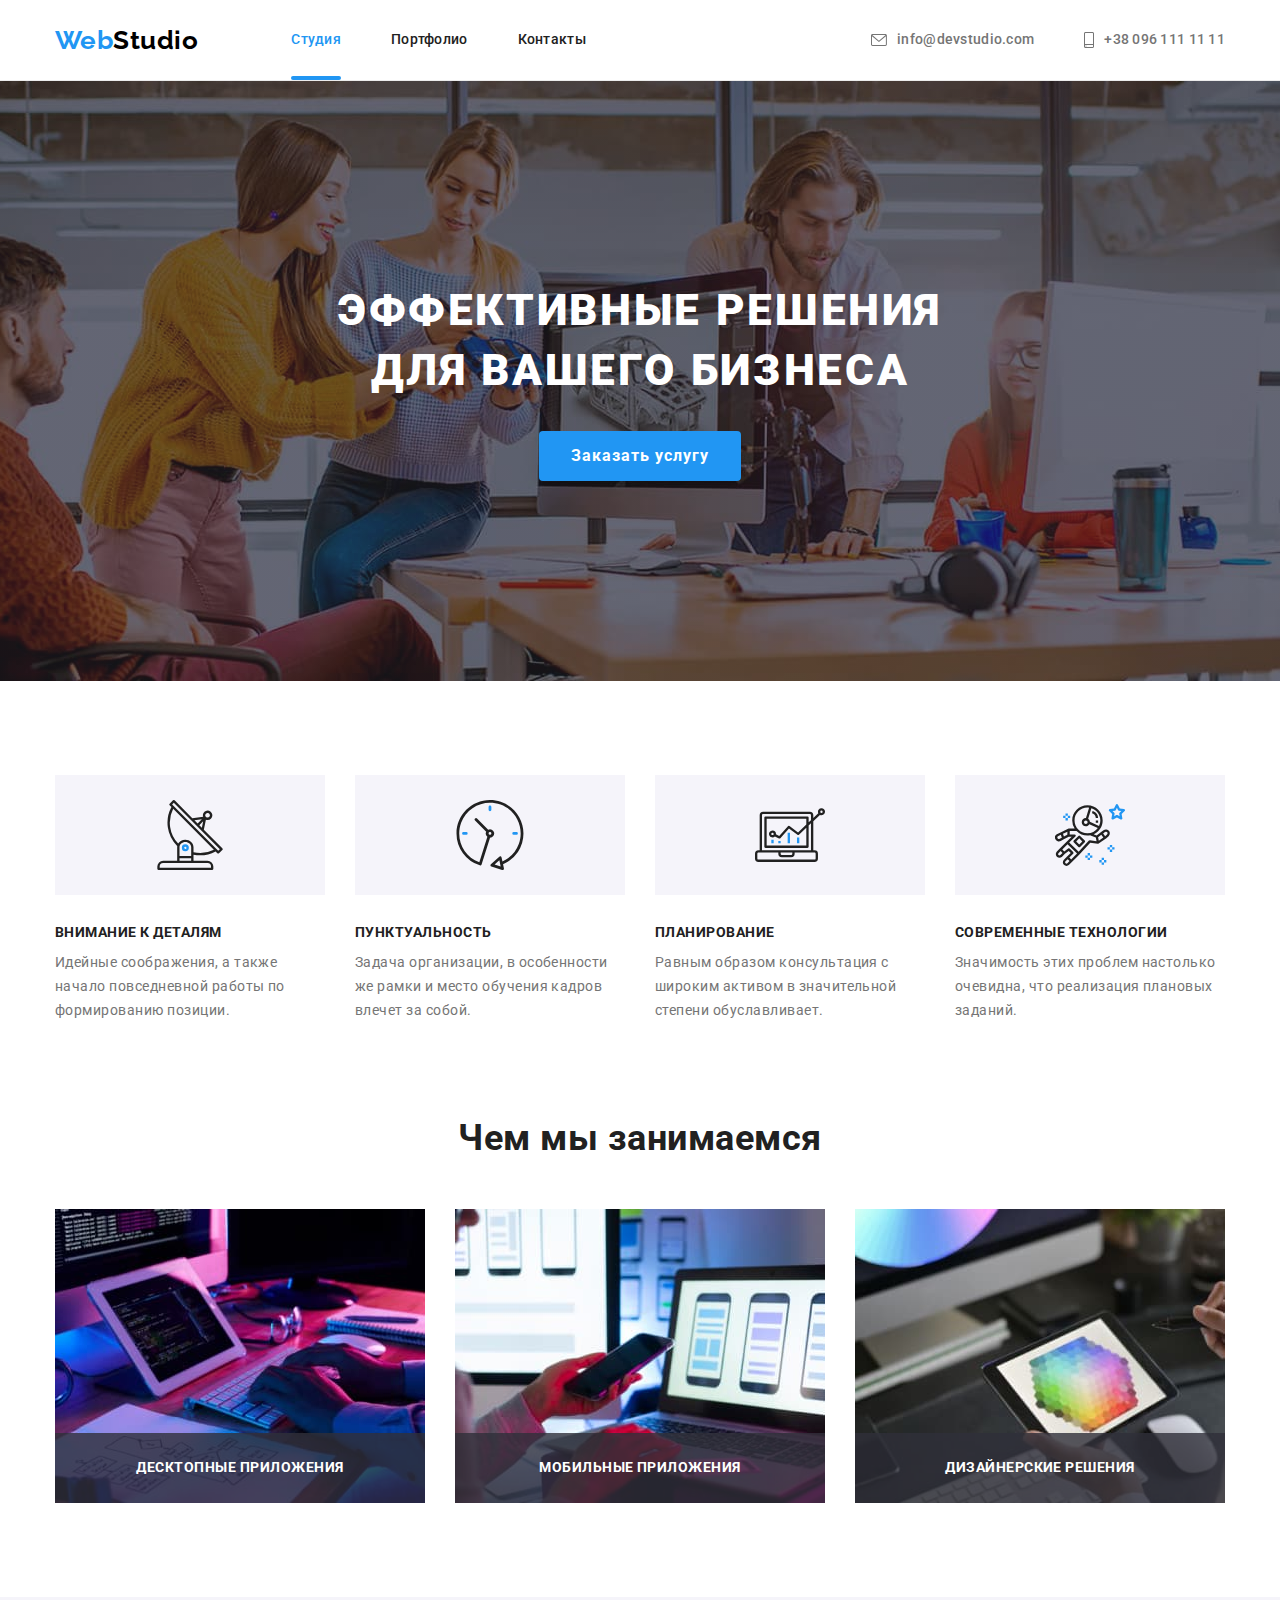
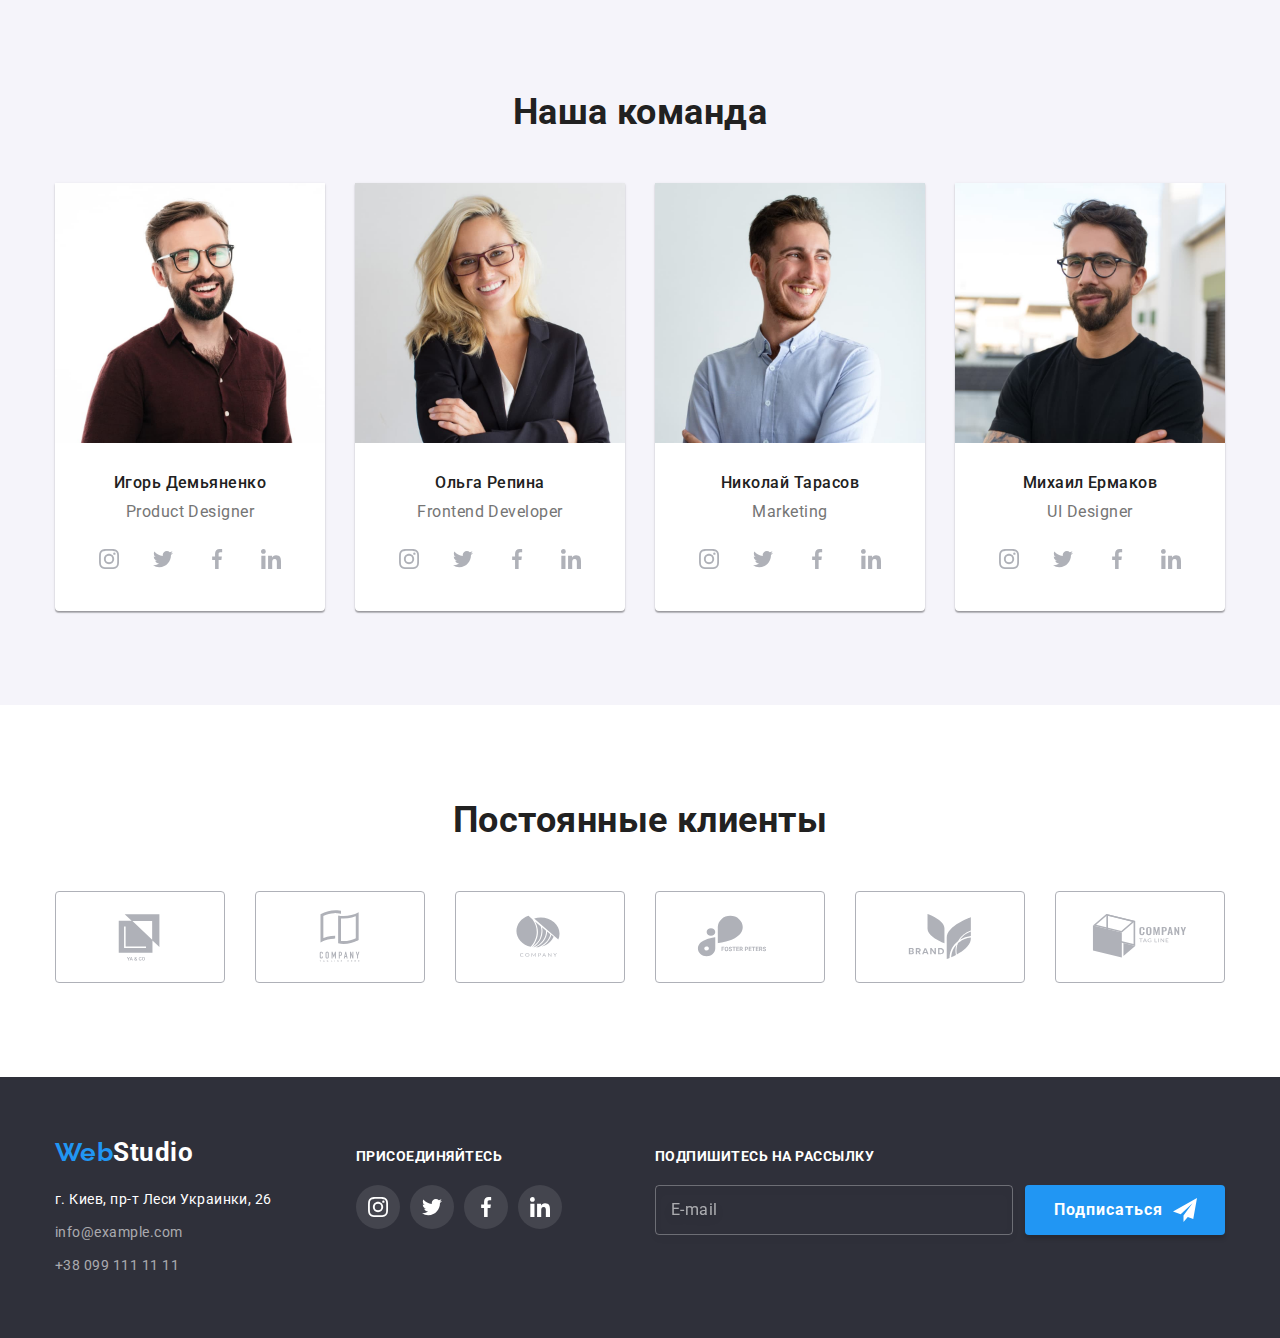
==== index.html @ ecc26e5f "Initial commit" ====
<!DOCTYPE html>
<html lang="ru">
  <head>
    <meta charset="UTF-8" />
    <meta http-equiv="X-UA-Compatible" content="IE=edge" />
    <meta name="viewport" content="width=device-width, initial-scale=1.0" />
    <title>Студия</title>
    <link rel="preconnect" href="https://fonts.googleapis.com" />
    <link rel="preconnect" href="https://fonts.gstatic.com" crossorigin />
    <link
      href="https://fonts.googleapis.com/css2?family=Raleway:wght@700&family=Roboto:wght@400;500;700;900&display=swap"
      rel="stylesheet"
    />
    <link rel="stylesheet" href="https://cdnjs.cloudflare.com/ajax/libs/modern-normalize/1.1.0/modern-normalize.min.css">
    
    <link rel="stylesheet" href="./css/styles.css" />
  </head>
  
  <body>
    <!-- Шапка сайта -->
    <header class="page-header">
      <div class="container header-nav">
      <nav class="header-nav">
        <a class="link-logo" href="./index.html"
          ><span class="accent-logo">Web</span
          ><span class="logo">Studio</span></a>

        <ul class="site-nav list">
          <li class="item"><a class="link-current" href="./index.html">Студия</a></li>
          <li class="item"><a class="link" href="./portfolio.html">Портфолио</a></li>
          <li class="item"><a class="link" href="">Контакты</a></li>
        </ul>
      </nav>

      <ul class="contacts-list list">
        <li class="item">
          <a class="contacts"
          href="mailto:info@devstudio.com"><svg class="icon-mail" width="16" height="12">
            <use href="./images/icons.svg#mail"></use></svg>info@devstudio.com</a>
        </li>
        <li class="item">
          <a class="contacts" href="tel:+380961111111"><svg class="icon-smartphone" width="10" height="16">
            <use href="./images/icons.svg#smartphone"></use></svg> +38 096 111 11 11</a>
        </li>
      </ul>
      </div>
    </header>

    <main>
      <!--Герой-->
      <section class="hero">
        <div class="container-hero">
         <h1 class="page-caption">
          Эффективные решения <br />
          для вашего бизнеса
         </h1>
         <button data-modal-open type="button" class="primary-button">Заказать услугу</button>
        </div>
      </section>
      <!--Наши особенности-->
      <section class="section">
        <div class="container">
        <ul class="feature-list list">
          <li class="item">
            <div class="icon-list">
            <svg class="icons" width="70" height="70">
              <use href="./images/icons.svg#antenna"></use>
            </svg>
            </div>
            <h3 class="page-subtitle">Внимание к деталям</h3>
            <p class="text">
              Идейные соображения, а также начало повседневной работы по
              формированию позиции.
            </p>
          </li>

          <li class="item">
            <div class="icon-list">
              <svg width="70" height="70">
                <use href="./images/icons.svg#clock"></use>
              </svg>
            </div>
            <h3 class="page-subtitle">Пунктуальность</h3>
            <p class="text">
              Задача организации, в особенности же рамки и место обучения кадров
              влечет за собой.
            </p>
            
          </li>

          <li class="item">
            <div class="icon-list">
              <svg width="70" height="70">
                <use href="./images/icons.svg#diagram"></use>
              </svg>
            </div>
            <h3 class="page-subtitle">Планирование</h3>
            <p class="text">
              Равным образом консультация с широким активом в значительной
              степени обуславливает.
            </p>
          </li>

          <li class="item">
          <div class="icon-list">
            <svg width="70" height="70">
              <use href="./images/icons.svg#astronaut"></use>
            </svg>
          </div>
            <h3 class="page-subtitle">Современные технологии</h3>
            <p class="text">
              Значимость этих проблем настолько очевидна, что реализация
              плановых заданий.
            </p>
          </li>
         </ul>
        </div>
      </section>
      <!--Наша сфера деятельности-->
      <section class="section works">
      <div class="container">
        <h2 class="page-subject">Чем мы занимаемся</h2>
        <ul class="works-list list">
          
          <li class="item">
            
            <img class="images"
              src="./images/computer.jpg"
              alt="Работа с компьютером"
              width="370"
              height="294"
            />
            <div class="work-desc">
            <p class="thumb">Десктопные приложения</p>
            </div>
          </li>
          <li class="item">
            <img class="images"
              src="./images/phone.jpg"
              alt="Работа с телефоном"
              width="370"
              height="294"
            />
            <div class="work-desc">
            <p class="thumb">Мобильные приложения</p>
            </div>
          </li>
          <li class="item">
            <img class="images"
              src="./images/mapcase.jpg"
              alt="Работа с планшетом"
              width="370"
              height="294"
            />
            <div class="work-desc">
            <p class="thumb">Дизайнерские решения</p>
            </div>
          </li>
        </ul>
        </div>
      </section>
      <!--Наша команда-->
      <section class="team section">
        <div class="container">
        <h2 class="page-subject">Наша команда</h2>
        <ul class="team-list list">
          <li class="item">
            <img class="photo"
              src="./images/ihor.jpg"
              alt="фото Игоря Демьяненка"
              width="270"
              height="260"
            />
            <div class="team-card">
            <h3 class="section-team">Игорь Демьяненко</h3>
            <p class="aside-team">Product Designer</p>
            
            <ul class="social-link list">
              <li class="item"><a class="socials" href=""><svg class="social-icon" width="20" height="20">
              <use href="./images/icons.svg#instagram"></use>
            </svg></a></li>
              <li class="item"><a class="socials" href=""><svg class="social-icon" width="20" height="20">
              <use href="./images/icons.svg#twitter"></use>
            </svg></a></li>
              <li class="item"><a class="socials" href=""><svg class="social-icon" width="20" height="20">
              <use href="./images/icons.svg#facebook"></use>
            </svg></a></li>
              <li class="item"><a class="socials" href=""><svg class="social-icon" width="20" height="20">
              <use href="./images/icons.svg#linkedin"></use>
            </svg></a></li>
            </ul>
            </div>  
          </li>

          <li class="item">
             <img class="photo"
              src="./images/olga.jpg"
              alt="фото Ольги Репиной"
              width="270"
              height="260"
            />
            <div class="team-card">
            <h3 class="section-team">Ольга Репина</h3>
            <p class="aside-team">Frontend Developer</p>
            
            <ul class="social-link list">
              <li class="item"><a class="socials" href=""> <svg class="social-icon" width="20" height="20">
                    <use href="./images/icons.svg#instagram"></use>
                  </svg></a></li>
              <li class="item"><a class="socials" href=""> <svg class="social-icon" width="20" height="20">
                    <use href="./images/icons.svg#twitter"></use>
                  </svg></a></li>
              <li class="item"><a class="socials" href=""> <svg class="social-icon" width="20" height="20">
                    <use href="./images/icons.svg#facebook"></use>
                  </svg></a></li>
              <li class="item"><a class="socials" href=""> <svg class="social-icon" width="20" height="20">
                    <use href="./images/icons.svg#linkedin"></use>
                  </svg></a></li>
            </ul>
            </div>
          </li>

          <li class="item">
            <img class="photo"
              src="./images/nikolay.jpg"
              alt="фото Николая Тарасова"
              width="270"
              height="260"
            />
            <div class="team-card">
            <h3 class="section-team">Николай Тарасов</h3>
            <p class="aside-team">Marketing</p>
            
            <ul class="social-link list">
              <li class="item"><a class="socials" href=""> <svg class="social-icon" width="20" height="20">
                    <use href="./images/icons.svg#instagram"></use>
                  </svg></a></li>
              <li class="item"><a class="socials" href=""> <svg class="social-icon" width="20" height="20">
                    <use href="./images/icons.svg#twitter"></use>
                  </svg></a></li>
              <li class="item"><a class="socials" href=""> <svg class="social-icon" width="20" height="20">
                    <use href="./images/icons.svg#facebook"></use>
                  </svg></a></li>
              <li class="item"><a class="socials" href=""> <svg class="social-icon" width="20" height="20">
                    <use href="./images/icons.svg#linkedin"></use>
                  </svg></a></li>
            </ul>
            </div>
          </li>

          <li class="item">
            <img class="photo"
              src="./images/michael.jpg"
              alt="фото Михаила Ермакова"
              width="270"
              height="260"
            />
            <div class="team-card">
            <h3 class="section-team">Михаил Ермаков</h3>
            <p class="aside-team">UI Designer</p>
            
              <ul class="social-link list">
              <li class="item"><a class="socials" href=""><svg class="social-icon" width="20" height="20">
              <use href="./images/icons.svg#instagram"></use>
            </svg></a></li>
              <li class="item"><a class="socials" href=""><svg class="social-icon" width="20" height="20">
              <use href="./images/icons.svg#twitter"></use>
            </svg></a></li>
              <li class="item"><a class="socials" href=""><svg class="social-icon" width="20" height="20">
              <use href="./images/icons.svg#facebook"></use>
            </svg></a></li>
              <li class="item"><a class="socials" href=""><svg class="social-icon" width="20" height="20">
              <use href="./images/icons.svg#linkedin"></use>
            </svg></a></li>
            </ul>
            </div>
          </li>
        </ul>
        </div>
      </section>
      <section class="section">
        <div class="container">
        <h2 class="page-subject">Постоянные клиенты</h2>
        <ul class="clients list">
          <li class="clients-item"><a class="client-link" href=""><svg class="client-logo" width="106" height="60">
              <use href="./images/icons.svg#company-1"></use>
            </svg></a></li>
          <li class="clients-item"><a class="client-link" href=""><svg class="client-logo" width="106" height="60">
              <use href="./images/icons.svg#company-2"></use>
            </svg></a></li>
          <li class="clients-item"><a class="client-link" href=""><svg class="client-logo" width="106" height="60">
              <use href="./images/icons.svg#company-3"></use>
            </svg></a></li>
          <li class="clients-item"><a class="client-link" href=""><svg class="client-logo" width="106" height="60">
              <use href="./images/icons.svg#company-4"></use>
            </svg></a></li>
          <li class="clients-item"><a class="client-link" href=""><svg class="client-logo" width="106" height="60">
              <use href="./images/icons.svg#company-5"></use>
            </svg></a></li>
          <li class="clients-item"><a class="client-link" href=""><svg class="client-logo" width="106" height="60">
              <use href="./images/icons.svg#company-6"></use>
            </svg></a></li>
        </ul>
        </div>
      </section>
    </main>

    <!--Футер-->
    <footer class="footer">
      <div class="footer-list container">
      <div>
      <a class="link-logo logotype" href="./index.html"
        ><span class="accent-logo">Web</span
        ><span class="footer-logo">Studio</span></a>

      <address class="location">
        <p class="address">г. Киев, пр-т Леси Украинки, 26</p>
        <ul class="footer-item list">
          <li class="item">
            <a class="footer-contacts" href="mailto:info@example.com"
              >info@example.com</a>
          </li>
          <li class="item">
            <a class="footer-contacts" href="tel:+380991111111"
              >+38 099 111 11 11</a>
          </li>
        </ul>
      </address>
    </div>
    <div>
      <h3 class="page-subtitle more">Присоединяйтесь</h3>
      <ul class="socials-footer list">
        <li class="item"><a class="icon-link" href=""><svg class="icon" width="20" height="20">
              <use href="./images/icons.svg#instagram"></use>
            </svg></a></li>
        <li class="item"><a class="icon-link" href=""><svg class="icon" width="20" height="20">
              <use href="./images/icons.svg#twitter"></use>
            </svg></a></li>
        <li class="item"><a class="icon-link" href=""><svg class="icon" width="20" height="20">
              <use href="./images/icons.svg#facebook"></use>
            </svg></a></li>
        <li class="item"><a class="icon-link" href=""><svg class="icon" width="20" height="20">
              <use href="./images/icons.svg#linkedin"></use>
            </svg></a></li>
      </ul>
      </div>
      <div>
        <h3 class="page-subtitle more">Подпишитесь на рассылку</h3>
        <form class="subscribe-form">
          <input class="subscribe-input" type="email" name="email" id="mail" placeholder="E-mail">
          <button class="btn-subscribe" type="submit">Подписаться<svg class="icon-send" width="24" height="24">
            <use href="./images/icons.svg#send"></use>
          </svg></button>
        </form>
      </div>

      </div>
    </footer>
<!-- Модальное окно -->
    <div class="backdrop is-hidden" data-modal>
      <div class="modal">
        <button data-modal-close type="button" class="btn-close"><svg class="icon-close" width="18" height="18"> 
          <use href="./images/icons.svg#close"></use>
        </svg>
      </button>

      <h2 class="modal-title">Оставьте свои данные, мы вам перезвоним</h2>
      <form class="form">
        <p class="form-field">
          <label for="name" class="form-label">Имя</label>
          <input type="text" class="form-input" name="name" id="name">
          <svg class="icon-modal" width="18" height="18">
            <use href="./images/icons.svg#person"></use>
          </svg>
        </p>
        <p class="form-field">
          <label for="tel" class="form-label">Телефон</label>
          <input type="tel" class="form-input" name="tel" id="tel">
          <svg class="icon-modal" width="18" height="18">
            <use href="./images/icons.svg#phone"></use>
          </svg>
        </p>
        <p class="form-field">
          <label for="email" class="form-label">Почта</label>
          <input type="email" class="form-input" name="email" id="email">
          <svg class="icon-modal" width="18" height="18">
            <use href="./images/icons.svg#email"></use>
          </svg>
        </p>
        <p class="form-field">
          <label for="comment" class="form-label">Комментарий</label>
          <textarea class="comment" name="comment" id="comment" rows="5" placeholder="Введите текст"></textarea>
        </p>

        <p class="form-check">
          <label class="label-check">
          <input class="checkbox" type="checkbox" name="check" id="check">
          <span class="check-bgc"></span>
          <span>Соглашаюсь с рассылкой и принимаю</span>
          <a class="link-contract" href="">Условия договора</a>
          <svg class="icon-check" width="16" height="15">
            <use href="./images/icons.svg#check"></use>
          </svg>
          </label>
        </p>
      <button class="btn-send" type="submit">Отправить</button>
      </form>
      </div>
      </div>
      
    <script src="./js/modal.js"></script>
  </body>
</html>
---- css/styles.css ----
:root {
  /* Цвета макета */
  --primary-text-color: #757575;
  --accent-color: #2196f3;
  --logo-color: #000000;
  --secondary-color: #212121;
  --primary-white-color: #ffffff;
  --contacts-color: rgba(255, 255, 255, 0.6);
  --bgc-btn: #188ce8;
  --color-bg-btn-section: #f5f4fa;
  --color-bg: #2f303a;
  --color-border-header: #ececec;
  --portfolio-card-border: #eeeeee;
  --gradient-hero: rgba(47, 48, 58, 0.4);
  --bgc-hero: #c4c4c4;
  --color-icons: #afb1b8;
  --bgc-footer-icon: rgba(255, 255, 255, 0.1);
  --works-list-overlay: rgba(47, 48, 58, 0.8);
  --backdrop: rgba(0, 0, 0, 0.2);
  --portfolio-overlay: rgba(33, 150, 243, 0.9);
  --cubic: cubic-bezier(0.4, 0, 0.2, 1);
  --btn-border: rgba(0, 0, 0, 0.1);
  --color-placeholder: rgba(117, 117, 117, 0.5);
  /* Шрифты макета */
  --primary-font: Roboto, sans-serif;
  --secondary-font: Raleway, sans-serif;
}

body {
  background-color: var(--primary-white-color);
  color: var(--primary-text-color);
  font-family: var(--primary-font);
  letter-spacing: 0.03em;
}

.list {
  padding: 0;
  margin: 0;

  list-style: none;
}

h1,
h2,
h3,
h4,
h5,
h6,
p,
ul {
  margin-top: 0;
}

.container {
  width: 1200px;
  padding-left: 15px;
  padding-right: 15px;

  margin-left: auto;
  margin-right: auto;
}

.header-nav {
  display: flex;
  align-items: center;
}

.section {
  padding-top: 94px;
  padding-bottom: 94px;
}
/* рамка для шапки страницы */
.page-header {
  border-bottom: 1px solid var(--color-border-header);
}

/* Логотип в шапке */
.accent-logo,
.logo {
  color: var(--accent-color);
  font-family: var(--secondary-font);
  font-weight: 700;
  font-size: 26px;
  line-height: 1.19;

  transition: color 250ms var(--cubic);
}

.accent-logo:hover,
.accent-logo:focus {
  color: var(--logo-color);
}

.logo {
  color: var(--logo-color);
}

.logo:hover,
.logo:focus {
  color: var(--accent-color);
}

.link-logo,
.link {
  text-decoration: none;
}

/* Навигация сайта */
.site-nav {
  display: flex;
  margin-left: 93px;
}

.site-nav .item:not(:last-child) {
  margin-right: 50px;
}

.site-nav .link,
.site-nav .link-current {
  display: block;
  padding-top: 32px;
  padding-bottom: 32px;

  transition: color 250ms var(--cubic);
}

.site-nav .link,
.site-nav .link-current,
.contacts {
  color: var(--secondary-color);

  font-weight: 500;
  font-size: 14px;
  line-height: 1.14;
  letter-spacing: 0.02em;
  text-decoration: none;
}

.site-nav .link:hover,
.site-nav .link:focus {
  color: var(--accent-color);
}

.site-nav .link-current {
  color: var(--accent-color);
}

.site-nav .link-current:hover,
.site-nav .link-current:focus {
  color: var(--secondary-color);
}

.link-current {
  position: relative;
}
.link-current::after {
  content: '';
  position: absolute;
  left: 0;
  bottom: 0;

  width: 100%;
  height: 4px;
  background-color: var(--accent-color);
  border-radius: 2px;
}

/* Контакты */
.contacts-list {
  display: flex;
  margin-left: auto;
}

.contacts-list .item:not(:last-child) {
  margin-right: 50px;
}

.contacts {
  display: flex;
  align-items: center;
  padding-top: 32px;
  padding-bottom: 32px;

  color: var(--primary-text-color);

  transition: color 250ms var(--cubic);
}

.contacts:hover,
.contacts:focus {
  color: var(--accent-color);
  fill: var(--accent-color);
}

.icon-mail,
.icon-smartphone {
  margin-right: 10px;
  fill: currentColor;
}

/* Герой */

.hero {
  max-width: 1600px;
  height: 600px;
  margin-left: auto;
  margin-right: auto;
  background-image: linear-gradient(
      to right,
      var(--gradient-hero),
      var(--gradient-hero)
    ),
    url('../images/hero.jpg');
  background-repeat: no-repeat;
  background-position: center;
  background-size: cover;

  padding-top: 200px;
  padding-bottom: 200px;
  text-align: center;
  background-color: var(--bgc-hero);
}

.page-caption {
  margin-bottom: 30px;

  color: var(--primary-white-color);
  font-weight: 900;
  font-size: 44px;
  line-height: 1.36;
  text-align: center;
  letter-spacing: 0.06em;
  text-transform: uppercase;
}

/* Кнопки*/
.primary-button,
.btn-subscribe,
.btn-send {
  display: inline-block;
  min-width: 200px;
  border: 0;
  padding: 10px 32px;
  box-shadow: 0px 4px 4px rgba(0, 0, 0, 0.15);
  border-radius: 4px;
  color: var(--primary-white-color);

  font-family: var(--primary-font);
  font-weight: 700;
  font-size: 16px;
  line-height: 1.88;
  letter-spacing: 0.06em;
  background-color: var(--accent-color);
  cursor: pointer;

  transition: background-color 250ms var(--cubic);
}

.primary-button:hover,
.primary-button:focus,
.btn-subscribe:hover,
.btn-subscribe:focus,
.btn-send:hover,
.btn-send:focus {
  background-color: var(--bgc-btn);
}

.btn-subscribe,
.btn-send {
  display: flex;
  align-items: center;
  justify-content: center;

  padding: 10px 28px 10px 29px;
}

.btn-send {
  padding: 10px 55px 10px 56px;
  margin-right: auto;
  margin-left: auto;
}

.icon-send {
  margin-left: 10px;
}
/* Модальное окно */
.backdrop {
  position: fixed;
  top: 0;
  left: 0;
  width: 100%;
  height: 100%;
  background-color: var(--backdrop);
  opacity: 1;

  transition: opacity 250ms var(--cubic);
}

.backdrop.is-hidden {
  opacity: 0;
  pointer-events: none;
  visibility: hidden;
  transition: opacity 250ms var(--cubic);
}

.backdrop.is-hidden .modal {
  transform: translate(-50%, -50%) scale(0.5);
}

.modal {
  position: absolute;
  top: 50%;
  left: 50%;
  padding: 40px;
  min-width: 528px;
  min-height: 581px;
  background-color: var(--primary-white-color);
  box-shadow: 0px 1px 3px rgba(0, 0, 0, 0.12), 0px 1px 1px rgba(0, 0, 0, 0.14),
    0px 2px 1px rgba(0, 0, 0, 0.2);
  border-radius: 4px;

  visibility: visible;
  transform: translate(-50%, -50%) scale(1);
  transition: transform 250ms var(--cubic);
}

.btn-close {
  position: absolute;
  top: 8px;
  right: 8px;
  display: flex;
  background-color: var(--primary-white-color);
  padding: 5px;
  border: 1px solid var(--btn-border);
  border-radius: 50%;
  cursor: pointer;
  fill: var(--logo-color);
  transition: fill 250ms var(--cubic);
}
.btn-close:hover,
.btn-close:focus {
  fill: var(--accent-color);
}
/* Форма в модальном  окне */

.modal-title {
  margin-bottom: 12px;
  font-weight: 700;
  font-size: 20px;
  line-height: 1.15;
  text-align: center;
  color: var(--secondary-color);
}
.form {
  width: 448px;
  margin-left: auto;
  margin-right: auto;
}
.form-input,
.comment {
  padding: 10px 11px 10px 41px;
  border: 1px solid rgba(33, 33, 33, 0.2);
  border-radius: 4px;
  outline: none;

  transition: border-color 250ms var(--cubic);
}
.comment {
  resize: none;
  padding: 12px 16px;
}

.comment::placeholder {
  font-size: 12px;
  line-height: 1.17;
  letter-spacing: 0.01em;
  color: var(--color-placeholder);
}

.form-field {
  position: relative;
  display: flex;
  flex-direction: column;
  margin-bottom: 10px;
}

.form .form-field:nth-child(4) {
  margin-bottom: 20px;
}
.icon-modal {
  position: absolute;
  top: 50%;
  left: 12px;
  fill: var(--secondary-color);
  transition: fill 250ms var(--cubic);
}

.form-input:focus ~ .icon-modal {
  fill: var(--accent-color);
}

.form-input:focus,
.comment:focus {
  border-color: var(--accent-color);
}
.form-label {
  margin-bottom: 4px;
  font-size: 12px;
  line-height: 1.17;
  letter-spacing: 0.01em;
}

.form-check {
  margin-bottom: 30px;
  font-size: 14px;
  line-height: 1.71;
}
.link-contract {
  color: var(--accent-color);
  margin-left: 4px;
}

/* Оформление чекбокса */
.checkbox {
  width: 1px;
  height: 1px;
  margin: -1px;
  border: 0;
  padding: 0;
  clip: rect(0 0 0 0);
  overflow: hidden;
}

.check-bgc {
  display: inline-block;
  width: 16px;
  height: 15px;
  margin-right: 7px;
  border: 2px solid var(--secondary-color);
  border-radius: 2px;
  transition: background-color 250ms var(--cubic);
}
.label-check {
  position: relative;
  display: flex;
  align-items: center;
  justify-content: center;
  cursor: pointer;
}
.icon-check {
  position: absolute;
  top: 4px;
  left: 10px;
  visibility: hidden;
}

.checkbox:checked + .check-bgc {
  border-color: var(--accent-color);
  background-color: var(--accent-color);
  border-radius: 2px;
}

.checkbox:checked ~ .icon-check {
  visibility: visible;
}
/* Наши особенности */
.feature-list {
  display: flex;
}
.feature-list > .item {
  width: 270px;
}
.icon-list {
  display: flex;
  align-items: center;
  justify-content: center;
  width: 270px;
  height: 120px;

  background-color: var(--color-bg-btn-section);
  margin-bottom: 30px;
}
.feature-list .item:not(:last-child) {
  margin-right: 30px;
}

.page-subtitle,
.thumb {
  margin-bottom: 10px;

  color: var(--secondary-color);
  font-weight: 700;
  font-size: 14px;
  line-height: 1.14;
  text-transform: uppercase;
}

.text {
  margin-top: 0;
  margin-bottom: 0;

  font-size: 14px;
  line-height: 1.71;
}

/* Наша сфера деятельности */
.works {
  padding-top: 0;
}

.works-list {
  display: flex;
}

.works-list .item:not(:last-child) {
  margin-right: 30px;
}

.images {
  display: block;
  width: 100%;
}

.page-subject {
  margin-bottom: 50px;

  color: var(--secondary-color);

  font-weight: 700;
  font-size: 36px;
  line-height: 1.17;
  text-align: center;
}

.works-list > .item {
  position: relative;
}
.work-desc {
  display: inline-block;
  content: '';
  position: absolute;
  bottom: 0;
  left: 0;
  width: 100%;
  min-height: 70px;
  background-color: var(--works-list-overlay);
}

.thumb {
  position: absolute;
  bottom: 27px;
  left: 0;
  right: 0;
  margin-bottom: 0;
  color: var(--primary-white-color);
  text-align: center;
}
/* Наша команда */
.team-list {
  display: flex;
}
.team-list > .item {
  box-shadow: 0px 1px 3px rgba(0, 0, 0, 0.12), 0px 1px 1px rgba(0, 0, 0, 0.14),
    0px 2px 1px rgba(0, 0, 0, 0.2);
  border-radius: 0px 0px 4px 4px;
  background-color: var(--primary-white-color);
}

.team-list .item:not(:last-child) {
  margin-right: 30px;
}

.photo {
  display: block;
  width: 100%;
}

.team {
  background-color: var(--color-bg-btn-section);
}

.section-team {
  margin-bottom: 10px;
  color: var(--secondary-color);

  font-weight: 500;
  font-size: 16px;
  line-height: 1.19;
  text-align: center;
}

.aside-team {
  font-size: 16px;
  line-height: 1.19;
  text-align: center;
}

.team-card {
  padding-top: 30px;
  padding-bottom: 30px;
}

.social-link {
  display: flex;
  align-items: center;
  justify-content: center;
}

.social-link .item:not(:last-child) {
  margin-right: 10px;
}

.socials {
  display: flex;
  align-items: center;
  justify-content: center;
  width: 44px;
  height: 44px;
  border-radius: 50%;
  background-color: var(--primary-white-color);
  color: var(--color-icons);

  transition: color 250ms var(--cubic), background-color 250ms var(--cubic);
}

.socials:hover,
.socials:focus {
  color: var(--primary-white-color);
  background-color: var(--accent-color);
}
.social-icon {
  fill: currentColor;
}
/* Клиенты */
.clients {
  display: flex;
}
.clients-item:not(:last-child) {
  margin-right: 30px;
}

.client-link {
  display: flex;
  align-items: center;
  justify-content: center;
  width: 170px;
  height: 92px;
  border: 1px solid var(--color-icons);
  border-radius: 4px;
  color: var(--color-icons);

  transition: color 250ms var(--cubic), border 250ms var(--cubic);
}

.client-link:hover,
.client-link:focus {
  color: var(--accent-color);
  border: 1px solid var(--accent-color);
}
.client-logo {
  fill: currentColor;
}

/* Футер */
.footer-list {
  display: flex;
  align-items: baseline;
}

/* Логотип в футере */
.footer {
  padding-top: 60px;
  padding-bottom: 60px;

  background-color: var(--color-bg);
}

.logotype {
  display: inline-block;
  margin-bottom: 20px;
}

.footer-logo {
  color: var(--primary-white-color);

  font-weight: 700;
  font-size: 26px;
  line-height: 1.19;

  transition: color 250ms var(--cubic);
}

.footer-logo:hover,
.footer-logo:focus {
  color: var(--accent-color);
}

/* Адрес */
.location {
  margin-right: 70px;
  min-width: 231px;
  color: var(--primary-white-color);
  font-style: normal;
  font-size: 14px;
  line-height: 1.71;
}
.address {
  margin-bottom: 9px;
}

/* Почта и телефон */
.footer-item .item:not(:last-child) {
  margin-bottom: 9px;
}

.footer-contacts {
  color: var(--contacts-color);
  font-style: normal;
  font-size: 14px;
  line-height: 1.71;
  text-decoration: none;

  transition: color 250ms var(--cubic);
}

.footer-contacts:hover,
.footer-contacts:focus {
  color: var(--accent-color);
}

/* Соцсети в футере */

.more {
  color: var(--primary-white-color);
  margin-bottom: 20px;
}
.socials-footer {
  display: flex;
  align-items: center;
  justify-content: center;
}
.socials-footer .item:not(:last-child) {
  margin-right: 10px;
}
.socials-footer .item {
  margin-right: 93px;
}
.icon-link {
  display: flex;
  align-items: center;
  justify-content: center;
  width: 44px;
  height: 44px;
  border-radius: 50%;
  background-color: var(--bgc-footer-icon);
  color: var(--primary-white-color);

  transition: background-color 250ms var(--cubic);
}
.icon-link:hover,
.icon-link:focus {
  background-color: var(--accent-color);
}

.icon {
  fill: currentColor;
}

/* Форма подписки на рассылку  */
.subscribe-form {
  display: flex;
  align-items: center;
  justify-content: center;
}

.subscribe-input {
  width: 358px;
  padding: 14px 15px;
  margin-right: 12px;
  border: 1px solid rgba(255, 255, 255, 0.3);
  filter: drop-shadow(0px 4px 4px rgba(0, 0, 0, 0.15));
  border-radius: 4px;
  background-color: transparent;
  outline: none;

  transition: border-color 250ms var(--cubic);
}
.subscribe-input:focus {
  border-color: var(--accent-color);
}
.subscribe-input,
.subscribe-input::placeholder {
  font-size: 16px;
  line-height: 1.25;
  color: var(--contacts-color);
  letter-spacing: 0.03em;
}

/* Страница Портфолио */
/* Фильтр*/
.filters {
  display: flex;
  justify-content: center;
  margin-bottom: 50px;
}

.filters .item:not(:last-child) {
  margin-right: 8px;
}

.items-btn {
  display: inline-block;
  padding: 6px 22px;
  min-width: 73px;
  border: 0;
  border-radius: 4px;

  color: var(--secondary-color);
  background-color: var(--color-bg-btn-section);
  font-family: inherit;
  font-weight: 500;
  font-size: 16px;
  line-height: 1.62;
  letter-spacing: 0.03em;
  cursor: pointer;

  transition: background-color 250ms var(--cubic), color 250ms var(--cubic),
    box-shadow 250ms var(--cubic);
}

.items-btn:hover,
.items-btn:focus {
  color: var(--primary-white-color);
  background-color: var(--bgc-btn);
  box-shadow: 0px 3px 1px rgba(0, 0, 0, 0.1), 0px 1px 2px rgba(0, 0, 0, 0.08),
    0px 2px 2px rgba(0, 0, 0, 0.12);
}

/* Контент портфолио */

.portfolio {
  display: flex;
  flex-wrap: wrap;
}

.portfolio-item {
  width: 370px;
  margin-right: 30px;
}

.portfolio-item:nth-child(3n) {
  margin-right: 0;
}
.portfolio-link {
  display: block;
  transition: box-shadow 250ms var(--cubic);
}

.portfolio-link:hover,
.portfolio-link:focus {
  box-shadow: 0px 1px 1px rgba(0, 0, 0, 0.12), 0px 4px 4px rgba(0, 0, 0, 0.06),
    1px 4px 6px rgba(0, 0, 0, 0.16);
}

.picture {
  display: block;
  width: 100%;
}

.headline {
  margin-bottom: 4px;

  color: var(--secondary-color);
  font-weight: 700;
  font-size: 18px;
  line-height: 2;
  letter-spacing: 0.06em;
}

.list-block {
  margin-bottom: 0;

  color: var(--primary-text-color);
  font-size: 16px;
  line-height: 1.87;
}

.portfolio-item {
  margin-bottom: 30px;
}

.portfolio-item:nth-last-child(-n + 3) {
  margin-bottom: 0;
}

.portfolio-part {
  padding: 20px 24px;
  border-left: 1px solid var(--portfolio-card-border);
  border-right: 1px solid var(--portfolio-card-border);
  border-bottom: 1px solid var(--portfolio-card-border);
}

.product-thumb {
  position: relative;
  overflow: hidden;
}
.portfolio-description {
  display: inline-block;
  content: '';

  position: absolute;
  top: 0;
  left: 0;

  width: 100%;
  height: 100%;
  background-color: var(--portfolio-overlay);

  transform: translateY(100%);
  transition: background-color 250ms var(--cubic), transform 250ms var(--cubic);
}
.portfolio-link:hover .portfolio-description,
.portfolio-link:focus .portfolio-description {
  transform: translateY(0);
}

.portfolio-thumb {
  position: absolute;
  top: 63px;
  left: 24px;

  margin-bottom: 0;
  font-size: 18px;
  line-height: 1.56;
  color: var(--primary-white-color);

  transition: color 250ms var(--cubic);
}
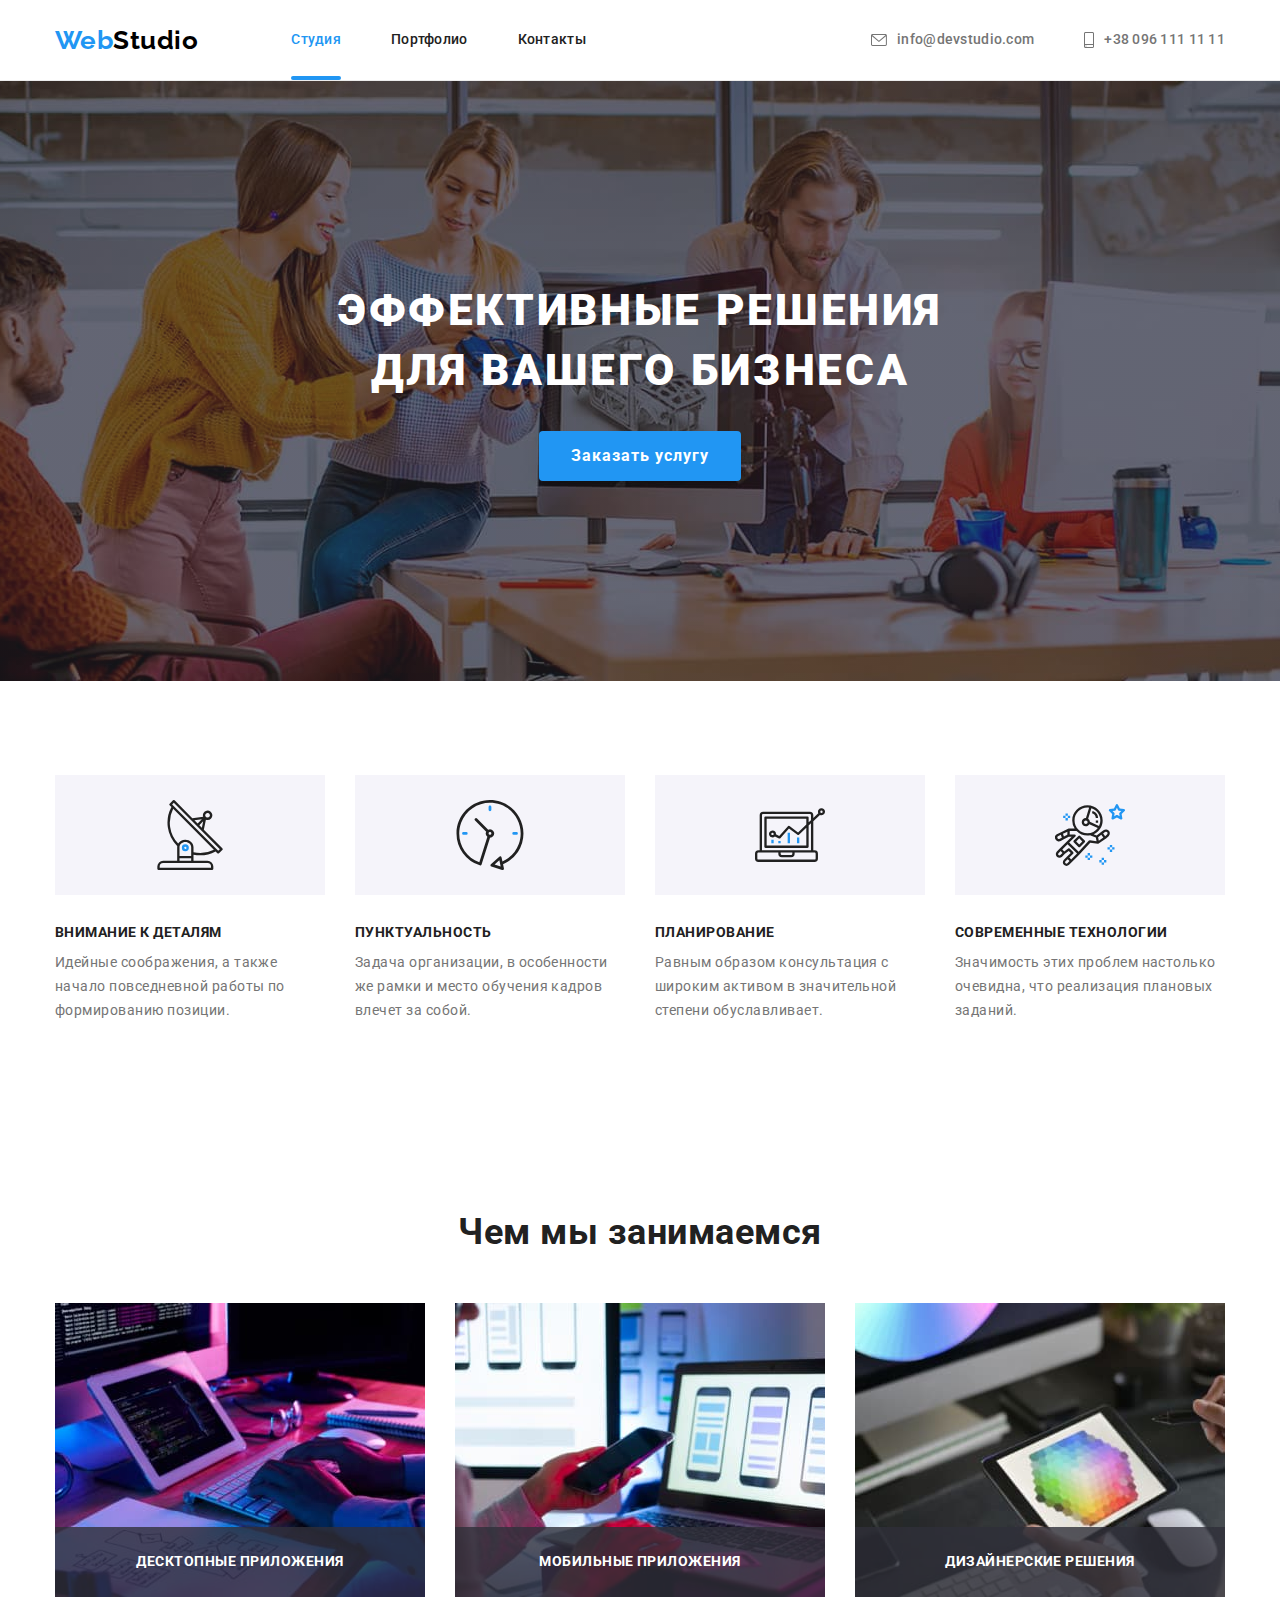
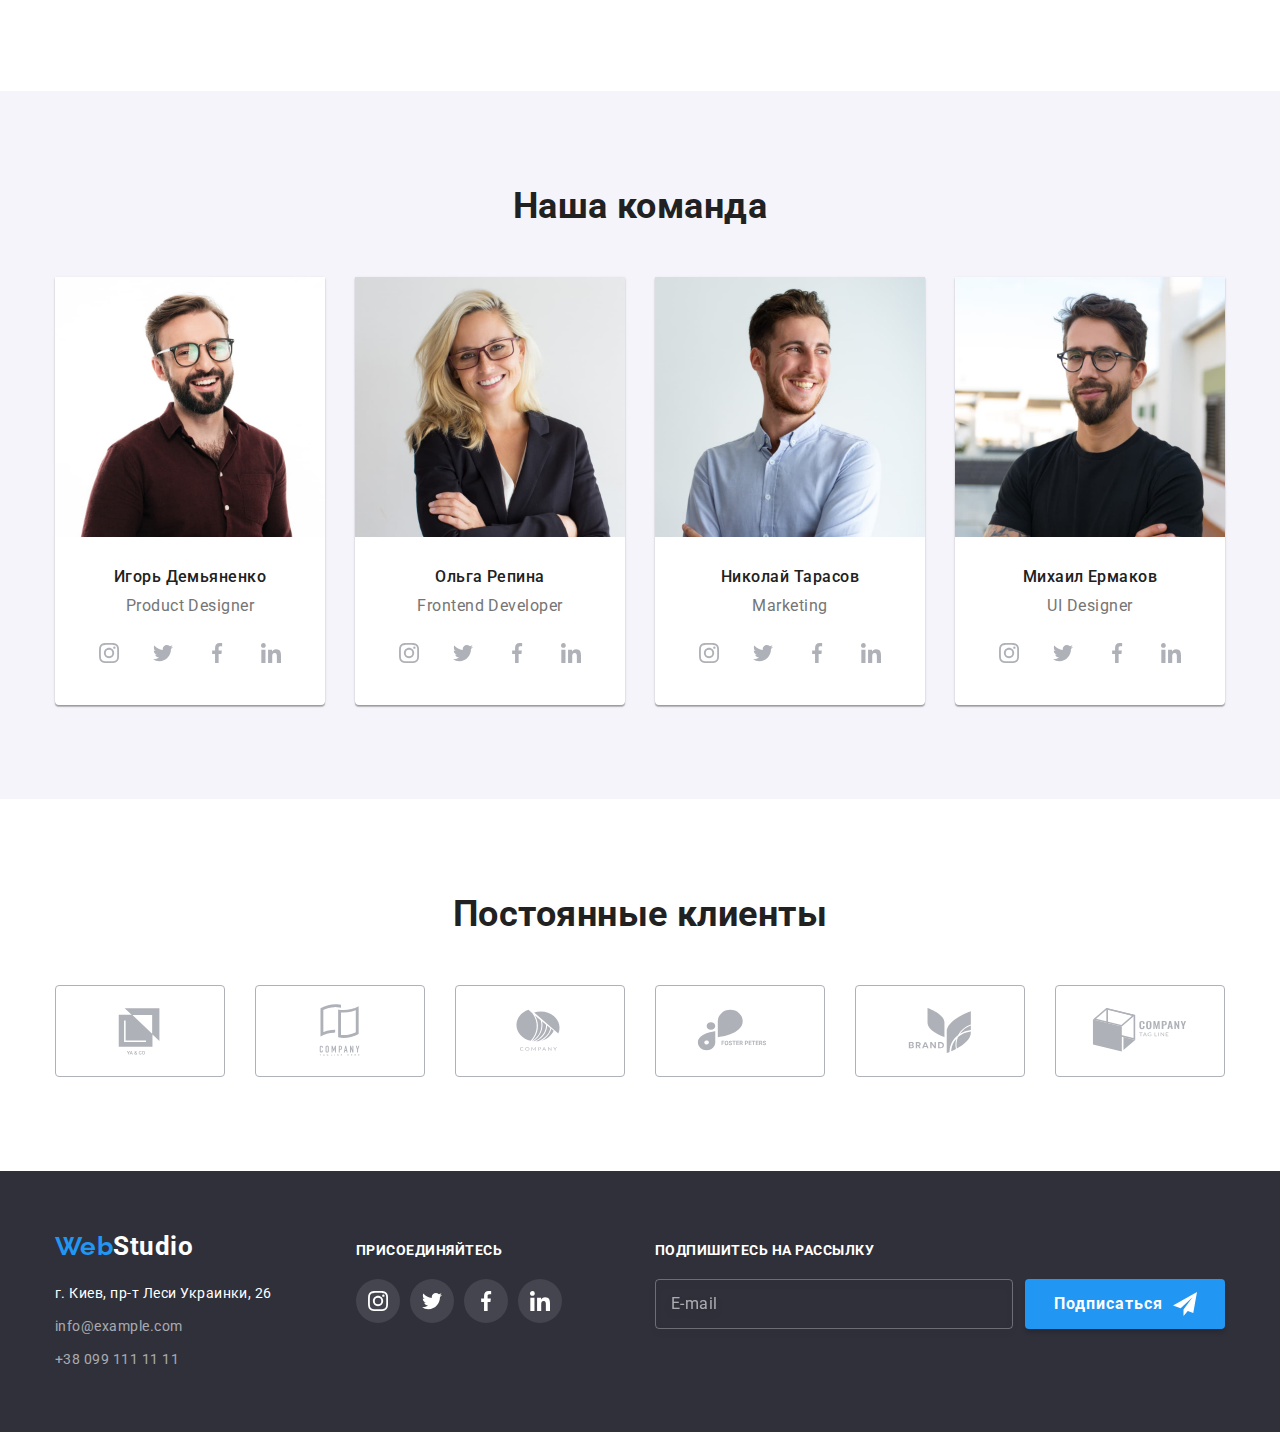
==== commit 2bdf025b: "Додає класи згідно методології БЕМ на стор. Студії" ====
--- a/index.html
+++ b/index.html
@@ -21,94 +21,95 @@
     <header class="page-header">
       <div class="container header-nav">
       <nav class="header-nav">
-        <a class="link-logo" href="./index.html"
-          ><span class="accent-logo">Web</span
-          ><span class="logo">Studio</span></a>
+        <a class="logo" href="./index.html"
+          ><span class="logo__accent">Web</span
+          ><span class="logo__name">Studio</span></a>
 
         <ul class="site-nav list">
-          <li class="item"><a class="link-current" href="./index.html">Студия</a></li>
-          <li class="item"><a class="link" href="./portfolio.html">Портфолио</a></li>
-          <li class="item"><a class="link" href="">Контакты</a></li>
+          <li class="site-nav__item"><a class="site-nav__link site-nav__link--current" href="./index.html">Студия</a></li>
+          <li class="site-nav__item"><a class="site-nav__link" href="./portfolio.html">Портфолио</a></li>
+          <li class="site-nav__item"><a class="site-nav__link" href="">Контакты</a></li>
         </ul>
       </nav>
 
-      <ul class="contacts-list list">
-        <li class="item">
-          <a class="contacts"
-          href="mailto:info@devstudio.com"><svg class="icon-mail" width="16" height="12">
+      <ul class="contacts list">
+        <li class="contacts__item">
+          <a class="contacts__link"
+          href="mailto:info@devstudio.com"><svg class="contacts__icon" width="16" height="12">
             <use href="./images/icons.svg#mail"></use></svg>info@devstudio.com</a>
         </li>
-        <li class="item">
-          <a class="contacts" href="tel:+380961111111"><svg class="icon-smartphone" width="10" height="16">
+        <li class="contacts__item">
+          <a class="contacts__link" href="tel:+380961111111"><svg class="contacts__icon" width="10" height="16">
             <use href="./images/icons.svg#smartphone"></use></svg> +38 096 111 11 11</a>
         </li>
       </ul>
       </div>
     </header>
-
     <main>
+
       <!--Герой-->
+
       <section class="hero">
-        <div class="container-hero">
-         <h1 class="page-caption">
+        <div>
+         <h1 class="hero__title">
           Эффективные решения <br />
           для вашего бизнеса
          </h1>
-         <button data-modal-open type="button" class="primary-button">Заказать услугу</button>
+         <button data-modal-open type="button" class="hero__button">Заказать услугу</button>
         </div>
       </section>
       <!--Наши особенности-->
-      <section class="section">
-        <div class="container">
-        <ul class="feature-list list">
-          <li class="item">
-            <div class="icon-list">
-            <svg class="icons" width="70" height="70">
+      <section class="features section">
+        <div class="features__container container">
+        <ul class="features__list list">
+          <li class="features__item">
+            <div class="features__wrapper">
+            <svg width="70" height="70">
               <use href="./images/icons.svg#antenna"></use>
             </svg>
             </div>
-            <h3 class="page-subtitle">Внимание к деталям</h3>
-            <p class="text">
+            <h3 class="features__subtitle">Внимание к деталям</h3>
+            <p class="features__text">
               Идейные соображения, а также начало повседневной работы по
               формированию позиции.
             </p>
           </li>
 
-          <li class="item">
-            <div class="icon-list">
+          <li class="features__item">
+            <div class="features__wrapper">
               <svg width="70" height="70">
                 <use href="./images/icons.svg#clock"></use>
               </svg>
             </div>
-            <h3 class="page-subtitle">Пунктуальность</h3>
-            <p class="text">
+            <h3 class="features__subtitle">Пунктуальность</h3>
+            <p class="features__text">
               Задача организации, в особенности же рамки и место обучения кадров
               влечет за собой.
             </p>
             
           </li>
 
-          <li class="item">
-            <div class="icon-list">
+          <li class="features__item">
+            <div class="features__wrapper">
               <svg width="70" height="70">
                 <use href="./images/icons.svg#diagram"></use>
               </svg>
             </div>
-            <h3 class="page-subtitle">Планирование</h3>
-            <p class="text">
+            <h3 class="features__subtitle">Планирование</h3>
+            <p class="features__text">
               Равным образом консультация с широким активом в значительной
               степени обуславливает.
             </p>
           </li>
 
-          <li class="item">
-          <div class="icon-list">
+          <li class="features__item">
+          <div class="features__wrapper">
             <svg width="70" height="70">
               <use href="./images/icons.svg#astronaut"></use>
             </svg>
           </div>
-            <h3 class="page-subtitle">Современные технологии</h3>
-            <p class="text">
+            <h3 class="features__subtitle">Современные технологии</h3>
+            <p class="features__text">
               Значимость этих проблем настолько очевидна, что реализация
               плановых заданий.
             </p>
@@ -117,43 +118,41 @@
         </div>
       </section>
       <!--Наша сфера деятельности-->
-      <section class="section works">
-      <div class="container">
-        <h2 class="page-subject">Чем мы занимаемся</h2>
-        <ul class="works-list list">
-          
-          <li class="item">
-            
-            <img class="images"
+      <section class="works section">
+      <div class="works__container container">
+        <h2 class="works__subtitle">Чем мы занимаемся</h2>
+        <ul class="works__list list">
+          <li class="works__item">
+            <img class="works__images"
               src="./images/computer.jpg"
               alt="Работа с компьютером"
               width="370"
               height="294"
             />
-            <div class="work-desc">
-            <p class="thumb">Десктопные приложения</p>
-            </div>
-          </li>
-          <li class="item">
-            <img class="images"
+            <div class="works__description">
+            <p class="works__text">Десктопные приложения</p>
+            </div>
+          </li>
+          <li class="works__item">
+            <img class="works__images"
               src="./images/phone.jpg"
               alt="Работа с телефоном"
               width="370"
               height="294"
             />
-            <div class="work-desc">
-            <p class="thumb">Мобильные приложения</p>
-            </div>
-          </li>
-          <li class="item">
-            <img class="images"
+            <div class="works__description">
+            <p class="works__text">Мобильные приложения</p>
+            </div>
+          </li>
+          <li class="works__item">
+            <img class="works__images"
               src="./images/mapcase.jpg"
               alt="Работа с планшетом"
               width="370"
               height="294"
             />
-            <div class="work-desc">
-            <p class="thumb">Дизайнерские решения</p>
+            <div class="works__description">
+            <p class="works__text">Дизайнерские решения</p>
             </div>
           </li>
         </ul>
@@ -161,115 +160,115 @@
       </section>
       <!--Наша команда-->
       <section class="team section">
-        <div class="container">
-        <h2 class="page-subject">Наша команда</h2>
-        <ul class="team-list list">
-          <li class="item">
-            <img class="photo"
+        <div class="team__container container">
+        <h2 class="team__subtitle">Наша команда</h2>
+        <ul class="team__members list">
+          <li class="team__item">
+            <img class="team__photo"
               src="./images/ihor.jpg"
               alt="фото Игоря Демьяненка"
               width="270"
               height="260"
             />
-            <div class="team-card">
-            <h3 class="section-team">Игорь Демьяненко</h3>
-            <p class="aside-team">Product Designer</p>
+            <div class="team__desc">
+            <h3 class="team__name">Игорь Демьяненко</h3>
+            <p class="team__text">Product Designer</p>
             
-            <ul class="social-link list">
-              <li class="item"><a class="socials" href=""><svg class="social-icon" width="20" height="20">
+            <ul class="team__socials list">
+              <li class="team__socials-item"><a class="team__socials-link" href=""><svg class="team__socials-icon" width="20" height="20">
               <use href="./images/icons.svg#instagram"></use>
             </svg></a></li>
-              <li class="item"><a class="socials" href=""><svg class="social-icon" width="20" height="20">
+              <li class="team__socials-item"><a class="team__socials-link" href=""><svg class="team__socials-icon" width="20" height="20">
               <use href="./images/icons.svg#twitter"></use>
             </svg></a></li>
-              <li class="item"><a class="socials" href=""><svg class="social-icon" width="20" height="20">
+              <li class="team__socials-item"><a class="team__socials-link" href=""><svg class="team__socials-icon" width="20" height="20">
               <use href="./images/icons.svg#facebook"></use>
             </svg></a></li>
-              <li class="item"><a class="socials" href=""><svg class="social-icon" width="20" height="20">
+              <li class="team__socials-item"><a class="team__socials-link" href=""><svg class="team__socials-icon" width="20" height="20">
               <use href="./images/icons.svg#linkedin"></use>
             </svg></a></li>
             </ul>
             </div>  
           </li>
 
-          <li class="item">
-             <img class="photo"
+          <li class="team__item">
+             <img class="team__photo"
               src="./images/olga.jpg"
               alt="фото Ольги Репиной"
               width="270"
               height="260"
             />
-            <div class="team-card">
-            <h3 class="section-team">Ольга Репина</h3>
-            <p class="aside-team">Frontend Developer</p>
+            <div class="team__desc">
+            <h3 class="team__name">Ольга Репина</h3>
+            <p class="team__text">Frontend Developer</p>
             
-            <ul class="social-link list">
-              <li class="item"><a class="socials" href=""> <svg class="social-icon" width="20" height="20">
+            <ul class="team__socials list">
+              <li class="team__socials-item"><a class="team__socials-link" href=""> <svg class="team__socials-icon" width="20" height="20">
                     <use href="./images/icons.svg#instagram"></use>
                   </svg></a></li>
-              <li class="item"><a class="socials" href=""> <svg class="social-icon" width="20" height="20">
+              <li class="team__socials-item"><a class="team__socials-link" href=""> <svg class="team__socials-icon" width="20" height="20">
                     <use href="./images/icons.svg#twitter"></use>
                   </svg></a></li>
-              <li class="item"><a class="socials" href=""> <svg class="social-icon" width="20" height="20">
+              <li class="team__socials-item"><a class="team__socials-link" href=""> <svg class="team__socials-icon" width="20" height="20">
                     <use href="./images/icons.svg#facebook"></use>
                   </svg></a></li>
-              <li class="item"><a class="socials" href=""> <svg class="social-icon" width="20" height="20">
+              <li class="team__socials-item"><a class="team__socials-link" href=""> <svg class="team__socials-icon" width="20" height="20">
                     <use href="./images/icons.svg#linkedin"></use>
                   </svg></a></li>
             </ul>
             </div>
           </li>
 
-          <li class="item">
-            <img class="photo"
+          <li class="team__item">
+            <img class="team__photo"
               src="./images/nikolay.jpg"
               alt="фото Николая Тарасова"
               width="270"
               height="260"
             />
-            <div class="team-card">
-            <h3 class="section-team">Николай Тарасов</h3>
-            <p class="aside-team">Marketing</p>
+            <div class="team__desc">
+            <h3 class="team__name">Николай Тарасов</h3>
+            <p class="team__text">Marketing</p>
             
-            <ul class="social-link list">
-              <li class="item"><a class="socials" href=""> <svg class="social-icon" width="20" height="20">
+            <ul class="team__socials list">
+              <li class="team__socials-item"><a class="team__socials-link" href=""> <svg class="team__socials-icon" width="20" height="20">
                     <use href="./images/icons.svg#instagram"></use>
                   </svg></a></li>
-              <li class="item"><a class="socials" href=""> <svg class="social-icon" width="20" height="20">
+              <li class="team__socials-item"><a class="team__socials-link" href=""> <svg class="team__socials-icon" width="20" height="20">
                     <use href="./images/icons.svg#twitter"></use>
                   </svg></a></li>
-              <li class="item"><a class="socials" href=""> <svg class="social-icon" width="20" height="20">
+              <li class="team__socials-item"><a class="team__socials-link" href=""> <svg class="team__socials-icon" width="20" height="20">
                     <use href="./images/icons.svg#facebook"></use>
                   </svg></a></li>
-              <li class="item"><a class="socials" href=""> <svg class="social-icon" width="20" height="20">
+              <li class="team__socials-item"><a class="team__socials-link" href=""> <svg class="team__socials-icon" width="20" height="20">
                     <use href="./images/icons.svg#linkedin"></use>
                   </svg></a></li>
             </ul>
             </div>
           </li>
 
-          <li class="item">
-            <img class="photo"
+          <li class="team__item">
+            <img class="team__photo"
               src="./images/michael.jpg"
               alt="фото Михаила Ермакова"
               width="270"
               height="260"
             />
-            <div class="team-card">
-            <h3 class="section-team">Михаил Ермаков</h3>
-            <p class="aside-team">UI Designer</p>
+            <div class="team__desc">
+            <h3 class="team__name">Михаил Ермаков</h3>
+            <p class="team__text">UI Designer</p>
             
-              <ul class="social-link list">
-              <li class="item"><a class="socials" href=""><svg class="social-icon" width="20" height="20">
+              <ul class="team__socials list">
+              <li class="team__socials-item"><a class="team__socials-link" href=""><svg class="team__socials-icon" width="20" height="20">
               <use href="./images/icons.svg#instagram"></use>
             </svg></a></li>
-              <li class="item"><a class="socials" href=""><svg class="social-icon" width="20" height="20">
+              <li class="team__socials-item"><a class="team__socials-link" href=""><svg class="team__socials-icon" width="20" height="20">
               <use href="./images/icons.svg#twitter"></use>
             </svg></a></li>
-              <li class="item"><a class="socials" href=""><svg class="social-icon" width="20" height="20">
+              <li class="team__socials-item"><a class="team__socials-link" href=""><svg class="team__socials-icon" width="20" height="20">
               <use href="./images/icons.svg#facebook"></use>
             </svg></a></li>
-              <li class="item"><a class="socials" href=""><svg class="social-icon" width="20" height="20">
+              <li class="team__socials-item"><a class="team__socials-link" href=""><svg class="team__socials-icon" width="20" height="20">
               <use href="./images/icons.svg#linkedin"></use>
             </svg></a></li>
             </ul>
@@ -278,26 +277,26 @@
         </ul>
         </div>
       </section>
-      <section class="section">
-        <div class="container">
-        <h2 class="page-subject">Постоянные клиенты</h2>
-        <ul class="clients list">
-          <li class="clients-item"><a class="client-link" href=""><svg class="client-logo" width="106" height="60">
+      <section class="clients section">
+        <div class="clients__container container">
+        <h2 class="clients__subtitle">Постоянные клиенты</h2>
+        <ul class="clients__list list">
+          <li class="clients__item"><a class="clients__link" href=""><svg class="clients__logo" width="106" height="60">
               <use href="./images/icons.svg#company-1"></use>
             </svg></a></li>
-          <li class="clients-item"><a class="client-link" href=""><svg class="client-logo" width="106" height="60">
+          <li class="clients__item"><a class="clients__link" href=""><svg class="clients__logo" width="106" height="60">
               <use href="./images/icons.svg#company-2"></use>
             </svg></a></li>
-          <li class="clients-item"><a class="client-link" href=""><svg class="client-logo" width="106" height="60">
+          <li class="clients__item"><a class="clients__link" href=""><svg class="clients__logo" width="106" height="60">
               <use href="./images/icons.svg#company-3"></use>
             </svg></a></li>
-          <li class="clients-item"><a class="client-link" href=""><svg class="client-logo" width="106" height="60">
+          <li class="clients__item"><a class="clients__link" href=""><svg class="clients__logo" width="106" height="60">
               <use href="./images/icons.svg#company-4"></use>
             </svg></a></li>
-          <li class="clients-item"><a class="client-link" href=""><svg class="client-logo" width="106" height="60">
+          <li class="clients__item"><a class="clients__link" href=""><svg class="clients__logo" width="106" height="60">
               <use href="./images/icons.svg#company-5"></use>
             </svg></a></li>
-          <li class="clients-item"><a class="client-link" href=""><svg class="client-logo" width="106" height="60">
+          <li class="clients__item"><a class="clients__link" href=""><svg class="clients__logo" width="106" height="60">
               <use href="./images/icons.svg#company-6"></use>
             </svg></a></li>
         </ul>
@@ -307,48 +306,49 @@
 
     <!--Футер-->
     <footer class="footer">
-      <div class="footer-list container">
+      <div class="footer__container container">
       <div>
-      <a class="link-logo logotype" href="./index.html"
-        ><span class="accent-logo">Web</span
-        ><span class="footer-logo">Studio</span></a>
-
-      <address class="location">
-        <p class="address">г. Киев, пр-т Леси Украинки, 26</p>
-        <ul class="footer-item list">
-          <li class="item">
-            <a class="footer-contacts" href="mailto:info@example.com"
+      <a class="logo logo--more" href="./index.html"
+        ><span class="logo__accent">Web</span
+        ><span class="logo__label">Studio</span></a>
+
+      <address class="footer-contacts">
+        <p class="footer-contacts__address">г. Киев, пр-т Леси Украинки, 26</p>
+        <ul class="footer-contacts__list list">
+          <li class="footer-contacts__item">
+            <a class="footer-contacts__link" href="mailto:info@example.com"
               >info@example.com</a>
           </li>
-          <li class="item">
-            <a class="footer-contacts" href="tel:+380991111111"
+          <li class="footer-contacts__item">
+            <a class="footer-contacts__link" href="tel:+380991111111"
               >+38 099 111 11 11</a>
           </li>
         </ul>
       </address>
     </div>
-    <div>
-      <h3 class="page-subtitle more">Присоединяйтесь</h3>
-      <ul class="socials-footer list">
-        <li class="item"><a class="icon-link" href=""><svg class="icon" width="20" height="20">
+    <!-- Соцсети в футере -->
+    <div class="footer-socials">
+      <h3 class="footer-socials__subtitle more">Присоединяйтесь</h3>
+      <ul class="footer-socials__list list">
+        <li class="footer-socials__item"><a class="footer-socials__link" href=""><svg class="footer-socials__icon" width="20" height="20">
               <use href="./images/icons.svg#instagram"></use>
             </svg></a></li>
-        <li class="item"><a class="icon-link" href=""><svg class="icon" width="20" height="20">
+        <li class="footer-socials__item"><a class="footer-socials__link" href=""><svg class="footer-socials__icon" width="20" height="20">
               <use href="./images/icons.svg#twitter"></use>
             </svg></a></li>
-        <li class="item"><a class="icon-link" href=""><svg class="icon" width="20" height="20">
+        <li class="footer-socials__item"><a class="footer-socials__link" href=""><svg class="footer-socials__icon" width="20" height="20">
               <use href="./images/icons.svg#facebook"></use>
             </svg></a></li>
-        <li class="item"><a class="icon-link" href=""><svg class="icon" width="20" height="20">
+        <li class="footer-socials__item"><a class="footer-socials__link" href=""><svg class="footer-socials__icon" width="20" height="20">
               <use href="./images/icons.svg#linkedin"></use>
             </svg></a></li>
       </ul>
       </div>
-      <div>
-        <h3 class="page-subtitle more">Подпишитесь на рассылку</h3>
-        <form class="subscribe-form">
-          <input class="subscribe-input" type="email" name="email" id="mail" placeholder="E-mail">
-          <button class="btn-subscribe" type="submit">Подписаться<svg class="icon-send" width="24" height="24">
+      <div class="form-footer">
+        <h3 class="form-footer__subtitle more">Подпишитесь на рассылку</h3>
+        <form class="form-footer__subscribe">
+          <input class="form-footer__input" type="email" name="email" id="mail" placeholder="E-mail">
+          <button class="form-footer__button" type="submit">Подписаться<svg class="form-footer__icon" width="24" height="24">
             <use href="./images/icons.svg#send"></use>
           </svg></button>
         </form>
@@ -359,51 +359,51 @@
 <!-- Модальное окно -->
     <div class="backdrop is-hidden" data-modal>
       <div class="modal">
-        <button data-modal-close type="button" class="btn-close"><svg class="icon-close" width="18" height="18"> 
+        <button data-modal-close type="button" class="modal__button"><svg class="icon-close" width="18" height="18"> 
           <use href="./images/icons.svg#close"></use>
         </svg>
       </button>
 
-      <h2 class="modal-title">Оставьте свои данные, мы вам перезвоним</h2>
+      <h2 class="modal__title">Оставьте свои данные, мы вам перезвоним</h2>
       <form class="form">
-        <p class="form-field">
-          <label for="name" class="form-label">Имя</label>
-          <input type="text" class="form-input" name="name" id="name">
-          <svg class="icon-modal" width="18" height="18">
+        <p class="form__field">
+          <label for="name" class="form__label">Имя</label>
+          <input type="text" class="form__input" name="name" id="name">
+          <svg class="form__icon" width="18" height="18">
             <use href="./images/icons.svg#person"></use>
           </svg>
         </p>
-        <p class="form-field">
-          <label for="tel" class="form-label">Телефон</label>
-          <input type="tel" class="form-input" name="tel" id="tel">
-          <svg class="icon-modal" width="18" height="18">
+        <p class="form__field">
+          <label for="tel" class="form__label">Телефон</label>
+          <input type="tel" class="form__input" name="tel" id="tel">
+          <svg class="form__icon" width="18" height="18">
             <use href="./images/icons.svg#phone"></use>
           </svg>
         </p>
-        <p class="form-field">
-          <label for="email" class="form-label">Почта</label>
-          <input type="email" class="form-input" name="email" id="email">
-          <svg class="icon-modal" width="18" height="18">
+        <p class="form__field">
+          <label for="email" class="form__label">Почта</label>
+          <input type="email" class="form__input" name="email" id="email">
+          <svg class="form__icon" width="18" height="18">
             <use href="./images/icons.svg#email"></use>
           </svg>
         </p>
-        <p class="form-field">
-          <label for="comment" class="form-label">Комментарий</label>
-          <textarea class="comment" name="comment" id="comment" rows="5" placeholder="Введите текст"></textarea>
+        <p class="form__field">
+          <label for="comment" class="form__label">Комментарий</label>
+          <textarea class="form__comment" name="comment" id="comment" rows="5" placeholder="Введите текст"></textarea>
         </p>
 
-        <p class="form-check">
-          <label class="label-check">
+        <p class="form__checkbox">
+          <label class="form__label-checkbox">
           <input class="checkbox" type="checkbox" name="check" id="check">
-          <span class="check-bgc"></span>
+          <span class="form__checkbox-bgc"></span>
           <span>Соглашаюсь с рассылкой и принимаю</span>
-          <a class="link-contract" href="">Условия договора</a>
-          <svg class="icon-check" width="16" height="15">
+          <a class="form__link-contract" href="">Условия договора</a>
+          <svg class="form__icon-checkbox" width="16" height="15">
             <use href="./images/icons.svg#check"></use>
           </svg>
           </label>
         </p>
-      <button class="btn-send" type="submit">Отправить</button>
+      <button class="form__button" type="submit">Отправить</button>
       </form>
       </div>
       </div>
--- a/css/styles.css
+++ b/css/styles.css
@@ -75,8 +75,8 @@
 }
 
 /* Логотип в шапке */
-.accent-logo,
-.logo {
+.logo__accent,
+.logo__name {
   color: var(--accent-color);
   font-family: var(--secondary-font);
   font-weight: 700;
@@ -86,21 +86,21 @@
   transition: color 250ms var(--cubic);
 }
 
-.accent-logo:hover,
-.accent-logo:focus {
+.logo__accent:hover,
+.logo__accent:focus {
   color: var(--logo-color);
 }
 
-.logo {
+.logo__name {
   color: var(--logo-color);
 }
 
-.logo:hover,
-.logo:focus {
+.logo__name:hover,
+.logo__name:focus {
   color: var(--accent-color);
 }
 
-.link-logo,
+.logo,
 .link {
   text-decoration: none;
 }
@@ -111,12 +111,12 @@
   margin-left: 93px;
 }
 
-.site-nav .item:not(:last-child) {
+.site-nav__item:not(:last-child) {
   margin-right: 50px;
 }
 
-.site-nav .link,
-.site-nav .link-current {
+.site-nav__link,
+.site-nav__link--current {
   display: block;
   padding-top: 32px;
   padding-bottom: 32px;
@@ -124,9 +124,9 @@
   transition: color 250ms var(--cubic);
 }
 
-.site-nav .link,
-.site-nav .link-current,
-.contacts {
+.site-nav__link,
+.site-nav__link--current,
+.contacts__link {
   color: var(--secondary-color);
 
   font-weight: 500;
@@ -136,24 +136,24 @@
   text-decoration: none;
 }
 
-.site-nav .link:hover,
-.site-nav .link:focus {
+.site-nav__link:hover,
+.site-nav__link:focus {
   color: var(--accent-color);
 }
 
-.site-nav .link-current {
+.site-nav__link--current {
   color: var(--accent-color);
 }
 
-.site-nav .link-current:hover,
-.site-nav .link-current:focus {
+.site-nav__link--current:hover,
+.site-nav__link--current:focus {
   color: var(--secondary-color);
 }
 
-.link-current {
+.site-nav__link--current {
   position: relative;
 }
-.link-current::after {
+.site-nav__link--current::after {
   content: '';
   position: absolute;
   left: 0;
@@ -166,16 +166,16 @@
 }
 
 /* Контакты */
-.contacts-list {
+.contacts {
   display: flex;
   margin-left: auto;
 }
 
-.contacts-list .item:not(:last-child) {
+.contacts__item:not(:last-child) {
   margin-right: 50px;
 }
 
-.contacts {
+.contacts__link {
   display: flex;
   align-items: center;
   padding-top: 32px;
@@ -186,14 +186,14 @@
   transition: color 250ms var(--cubic);
 }
 
-.contacts:hover,
-.contacts:focus {
+.contacts__link:hover,
+.contacts__link:focus {
   color: var(--accent-color);
   fill: var(--accent-color);
 }
 
-.icon-mail,
-.icon-smartphone {
+.contacts__icon,
+.contacts__icon {
   margin-right: 10px;
   fill: currentColor;
 }
@@ -221,7 +221,7 @@
   background-color: var(--bgc-hero);
 }
 
-.page-caption {
+.hero__title {
   margin-bottom: 30px;
 
   color: var(--primary-white-color);
@@ -234,9 +234,9 @@
 }
 
 /* Кнопки*/
-.primary-button,
-.btn-subscribe,
-.btn-send {
+.hero__button,
+.form-footer__button,
+.form__button {
   display: inline-block;
   min-width: 200px;
   border: 0;
@@ -256,17 +256,17 @@
   transition: background-color 250ms var(--cubic);
 }
 
-.primary-button:hover,
-.primary-button:focus,
-.btn-subscribe:hover,
-.btn-subscribe:focus,
-.btn-send:hover,
-.btn-send:focus {
+.hero__button:hover,
+.hero__button:focus,
+.form-footer__button:hover,
+.form-footer__button:focus,
+.form__button:hover,
+.form__button:focus {
   background-color: var(--bgc-btn);
 }
 
-.btn-subscribe,
-.btn-send {
+.form-footer__button,
+.form__button {
   display: flex;
   align-items: center;
   justify-content: center;
@@ -274,13 +274,13 @@
   padding: 10px 28px 10px 29px;
 }
 
-.btn-send {
+.form__button {
   padding: 10px 55px 10px 56px;
   margin-right: auto;
   margin-left: auto;
 }
 
-.icon-send {
+.form-footer__icon {
   margin-left: 10px;
 }
 /* Модальное окно */
@@ -324,7 +324,7 @@
   transition: transform 250ms var(--cubic);
 }
 
-.btn-close {
+.modal__button {
   position: absolute;
   top: 8px;
   right: 8px;
@@ -337,13 +337,13 @@
   fill: var(--logo-color);
   transition: fill 250ms var(--cubic);
 }
-.btn-close:hover,
-.btn-close:focus {
+.modal__button:hover,
+.modal__button:focus {
   fill: var(--accent-color);
 }
 /* Форма в модальном  окне */
 
-.modal-title {
+.modal__title {
   margin-bottom: 12px;
   font-weight: 700;
   font-size: 20px;
@@ -356,8 +356,8 @@
   margin-left: auto;
   margin-right: auto;
 }
-.form-input,
-.comment {
+.form__input,
+.form__comment {
   padding: 10px 11px 10px 41px;
   border: 1px solid rgba(33, 33, 33, 0.2);
   border-radius: 4px;
@@ -365,29 +365,29 @@
 
   transition: border-color 250ms var(--cubic);
 }
-.comment {
+.form__comment {
   resize: none;
   padding: 12px 16px;
 }
 
-.comment::placeholder {
+.form__comment::placeholder {
   font-size: 12px;
   line-height: 1.17;
   letter-spacing: 0.01em;
   color: var(--color-placeholder);
 }
 
-.form-field {
+.form__field {
   position: relative;
   display: flex;
   flex-direction: column;
   margin-bottom: 10px;
 }
 
-.form .form-field:nth-child(4) {
+.form__field:nth-child(4) {
   margin-bottom: 20px;
 }
-.icon-modal {
+.form__icon {
   position: absolute;
   top: 50%;
   left: 12px;
@@ -395,27 +395,27 @@
   transition: fill 250ms var(--cubic);
 }
 
-.form-input:focus ~ .icon-modal {
+.form__input:focus ~ .form__icon {
   fill: var(--accent-color);
 }
 
-.form-input:focus,
-.comment:focus {
+.form__input:focus,
+.form__comment:focus {
   border-color: var(--accent-color);
 }
-.form-label {
+.form__label {
   margin-bottom: 4px;
   font-size: 12px;
   line-height: 1.17;
   letter-spacing: 0.01em;
 }
 
-.form-check {
+.form__checkbox {
   margin-bottom: 30px;
   font-size: 14px;
   line-height: 1.71;
 }
-.link-contract {
+.form__link-contract {
   color: var(--accent-color);
   margin-left: 4px;
 }
@@ -431,7 +431,7 @@
   overflow: hidden;
 }
 
-.check-bgc {
+.form__checkbox-bgc {
   display: inline-block;
   width: 16px;
   height: 15px;
@@ -440,37 +440,40 @@
   border-radius: 2px;
   transition: background-color 250ms var(--cubic);
 }
-.label-check {
+.form__label-checkbox {
   position: relative;
   display: flex;
   align-items: center;
   justify-content: center;
   cursor: pointer;
 }
-.icon-check {
+.form__icon-checkbox {
   position: absolute;
   top: 4px;
   left: 10px;
   visibility: hidden;
 }
 
-.checkbox:checked + .check-bgc {
+.checkbox:checked + .form__checkbox-bgc {
   border-color: var(--accent-color);
   background-color: var(--accent-color);
   border-radius: 2px;
 }
 
-.checkbox:checked ~ .icon-check {
+.checkbox:checked ~ .form__icon-checkbox {
   visibility: visible;
 }
+
 /* Наши особенности */
-.feature-list {
-  display: flex;
-}
-.feature-list > .item {
+.features__list {
+  display: flex;
+}
+
+.features__item {
   width: 270px;
 }
-.icon-list {
+
+.features__wrapper {
   display: flex;
   align-items: center;
   justify-content: center;
@@ -480,12 +483,15 @@
   background-color: var(--color-bg-btn-section);
   margin-bottom: 30px;
 }
-.feature-list .item:not(:last-child) {
+
+.features__item:not(:last-child) {
   margin-right: 30px;
 }
 
-.page-subtitle,
-.thumb {
+.features__subtitle,
+.works__text,
+.footer-socials__subtitle,
+.form-footer__subtitle {
   margin-bottom: 10px;
 
   color: var(--secondary-color);
@@ -495,7 +501,7 @@
   text-transform: uppercase;
 }
 
-.text {
+.features__text {
   margin-top: 0;
   margin-bottom: 0;
 
@@ -505,23 +511,24 @@
 
 /* Наша сфера деятельности */
 .works {
-  padding-top: 0;
-}
-
-.works-list {
-  display: flex;
-}
-
-.works-list .item:not(:last-child) {
+  padding-bottom: 94px;
+}
+
+.works__list {
+  display: flex;
+}
+
+.works__item:not(:last-child) {
   margin-right: 30px;
 }
 
-.images {
+.works__images {
   display: block;
   width: 100%;
 }
 
-.page-subject {
+.works__subtitle, .team__subtitle, 
+.clients__subtitle {
   margin-bottom: 50px;
 
   color: var(--secondary-color);
@@ -532,10 +539,11 @@
   text-align: center;
 }
 
-.works-list > .item {
+.works__item {
   position: relative;
 }
-.work-desc {
+
+.works__description {
   display: inline-block;
   content: '';
   position: absolute;
@@ -546,7 +554,7 @@
   background-color: var(--works-list-overlay);
 }
 
-.thumb {
+.works__text {
   position: absolute;
   bottom: 27px;
   left: 0;
@@ -556,21 +564,21 @@
   text-align: center;
 }
 /* Наша команда */
-.team-list {
-  display: flex;
-}
-.team-list > .item {
+.team__members {
+  display: flex;
+}
+.team__item {
   box-shadow: 0px 1px 3px rgba(0, 0, 0, 0.12), 0px 1px 1px rgba(0, 0, 0, 0.14),
     0px 2px 1px rgba(0, 0, 0, 0.2);
   border-radius: 0px 0px 4px 4px;
   background-color: var(--primary-white-color);
 }
 
-.team-list .item:not(:last-child) {
+.team__item:not(:last-child) {
   margin-right: 30px;
 }
 
-.photo {
+.team__photo {
   display: block;
   width: 100%;
 }
@@ -579,7 +587,7 @@
   background-color: var(--color-bg-btn-section);
 }
 
-.section-team {
+.team__name {
   margin-bottom: 10px;
   color: var(--secondary-color);
 
@@ -589,28 +597,28 @@
   text-align: center;
 }
 
-.aside-team {
+.team__text {
   font-size: 16px;
   line-height: 1.19;
   text-align: center;
 }
 
-.team-card {
+.team__desc {
   padding-top: 30px;
   padding-bottom: 30px;
 }
 
-.social-link {
+.team__socials {
   display: flex;
   align-items: center;
   justify-content: center;
 }
 
-.social-link .item:not(:last-child) {
+.team__socials-item:not(:last-child) {
   margin-right: 10px;
 }
 
-.socials {
+.team__socials-link {
   display: flex;
   align-items: center;
   justify-content: center;
@@ -623,23 +631,23 @@
   transition: color 250ms var(--cubic), background-color 250ms var(--cubic);
 }
 
-.socials:hover,
-.socials:focus {
+.team__socials-link:hover,
+.team__socials-link:focus {
   color: var(--primary-white-color);
   background-color: var(--accent-color);
 }
-.social-icon {
+.team__socials-icon {
   fill: currentColor;
 }
 /* Клиенты */
-.clients {
-  display: flex;
-}
-.clients-item:not(:last-child) {
+.clients__list {
+  display: flex;
+}
+.clients__item:not(:last-child) {
   margin-right: 30px;
 }
 
-.client-link {
+.clients__link {
   display: flex;
   align-items: center;
   justify-content: center;
@@ -652,17 +660,17 @@
   transition: color 250ms var(--cubic), border 250ms var(--cubic);
 }
 
-.client-link:hover,
-.client-link:focus {
+.clients__link:hover,
+.clients__link:focus {
   color: var(--accent-color);
   border: 1px solid var(--accent-color);
 }
-.client-logo {
+.clients__logo {
   fill: currentColor;
 }
 
 /* Футер */
-.footer-list {
+.footer__container {
   display: flex;
   align-items: baseline;
 }
@@ -675,12 +683,12 @@
   background-color: var(--color-bg);
 }
 
-.logotype {
+.logo--more {
   display: inline-block;
   margin-bottom: 20px;
 }
 
-.footer-logo {
+.logo__label {
   color: var(--primary-white-color);
 
   font-weight: 700;
@@ -690,13 +698,13 @@
   transition: color 250ms var(--cubic);
 }
 
-.footer-logo:hover,
-.footer-logo:focus {
+.logo__label:hover,
+.logo__label:focus {
   color: var(--accent-color);
 }
 
 /* Адрес */
-.location {
+.footer-contacts {
   margin-right: 70px;
   min-width: 231px;
   color: var(--primary-white-color);
@@ -704,16 +712,16 @@
   font-size: 14px;
   line-height: 1.71;
 }
-.address {
+.footer-contacts__address {
   margin-bottom: 9px;
 }
 
 /* Почта и телефон */
-.footer-item .item:not(:last-child) {
+.footer-contacts__item:not(:last-child) {
   margin-bottom: 9px;
 }
 
-.footer-contacts {
+.footer-contacts__link {
   color: var(--contacts-color);
   font-style: normal;
   font-size: 14px;
@@ -723,8 +731,8 @@
   transition: color 250ms var(--cubic);
 }
 
-.footer-contacts:hover,
-.footer-contacts:focus {
+.footer-contacts__link:hover,
+.footer-contacts__link:focus {
   color: var(--accent-color);
 }
 
@@ -734,18 +742,18 @@
   color: var(--primary-white-color);
   margin-bottom: 20px;
 }
-.socials-footer {
+.footer-socials__list {
   display: flex;
   align-items: center;
   justify-content: center;
 }
-.socials-footer .item:not(:last-child) {
+.footer-socials__item:not(:last-child) {
   margin-right: 10px;
 }
-.socials-footer .item {
+.footer-socials__item {
   margin-right: 93px;
 }
-.icon-link {
+.footer-socials__link {
   display: flex;
   align-items: center;
   justify-content: center;
@@ -757,23 +765,23 @@
 
   transition: background-color 250ms var(--cubic);
 }
-.icon-link:hover,
-.icon-link:focus {
+.footer-socials__link:hover,
+.footer-socials__link:focus {
   background-color: var(--accent-color);
 }
 
-.icon {
+.footer-socials__icon {
   fill: currentColor;
 }
 
 /* Форма подписки на рассылку  */
-.subscribe-form {
+.form-footer__subscribe {
   display: flex;
   align-items: center;
   justify-content: center;
 }
 
-.subscribe-input {
+.form-footer__input {
   width: 358px;
   padding: 14px 15px;
   margin-right: 12px;
@@ -785,11 +793,11 @@
 
   transition: border-color 250ms var(--cubic);
 }
-.subscribe-input:focus {
+.form-footer__input:focus {
   border-color: var(--accent-color);
 }
-.subscribe-input,
-.subscribe-input::placeholder {
+.form-footer__input,
+.form-footer__input::placeholder {
   font-size: 16px;
   line-height: 1.25;
   color: var(--contacts-color);
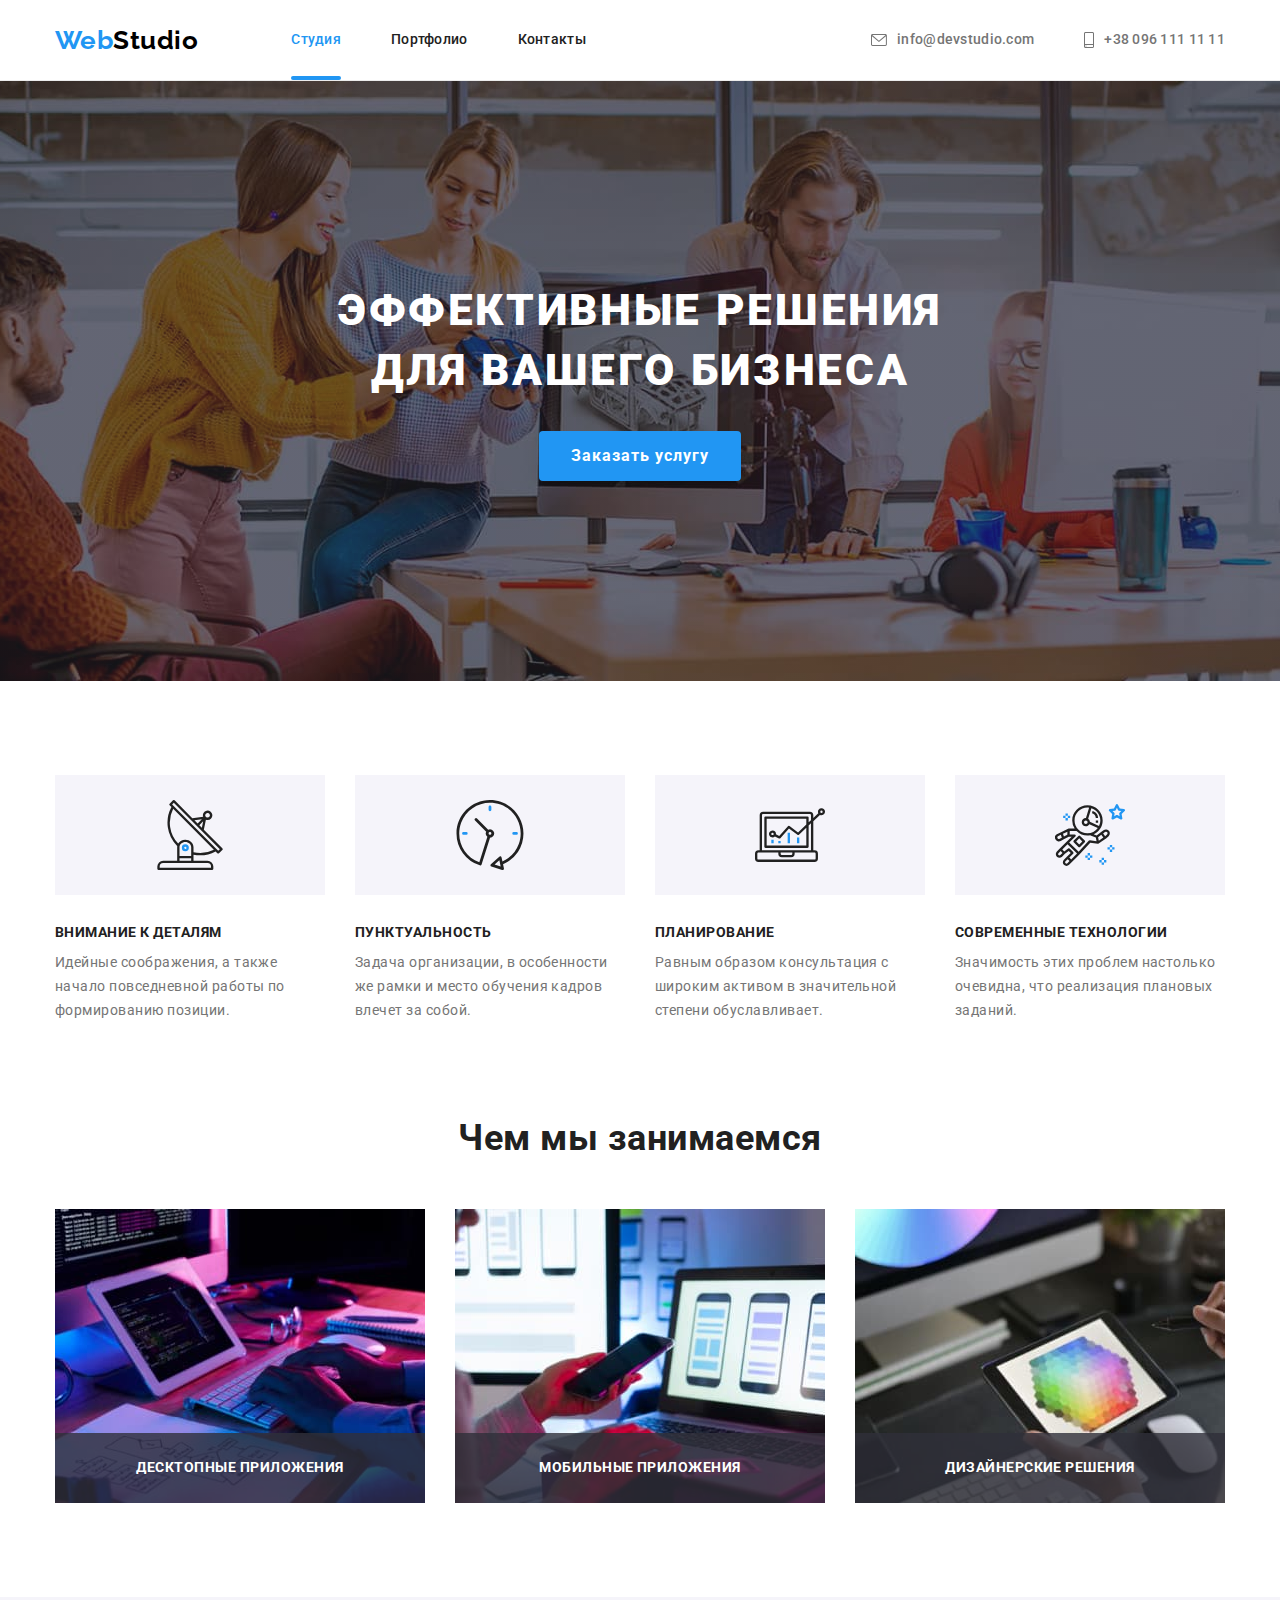
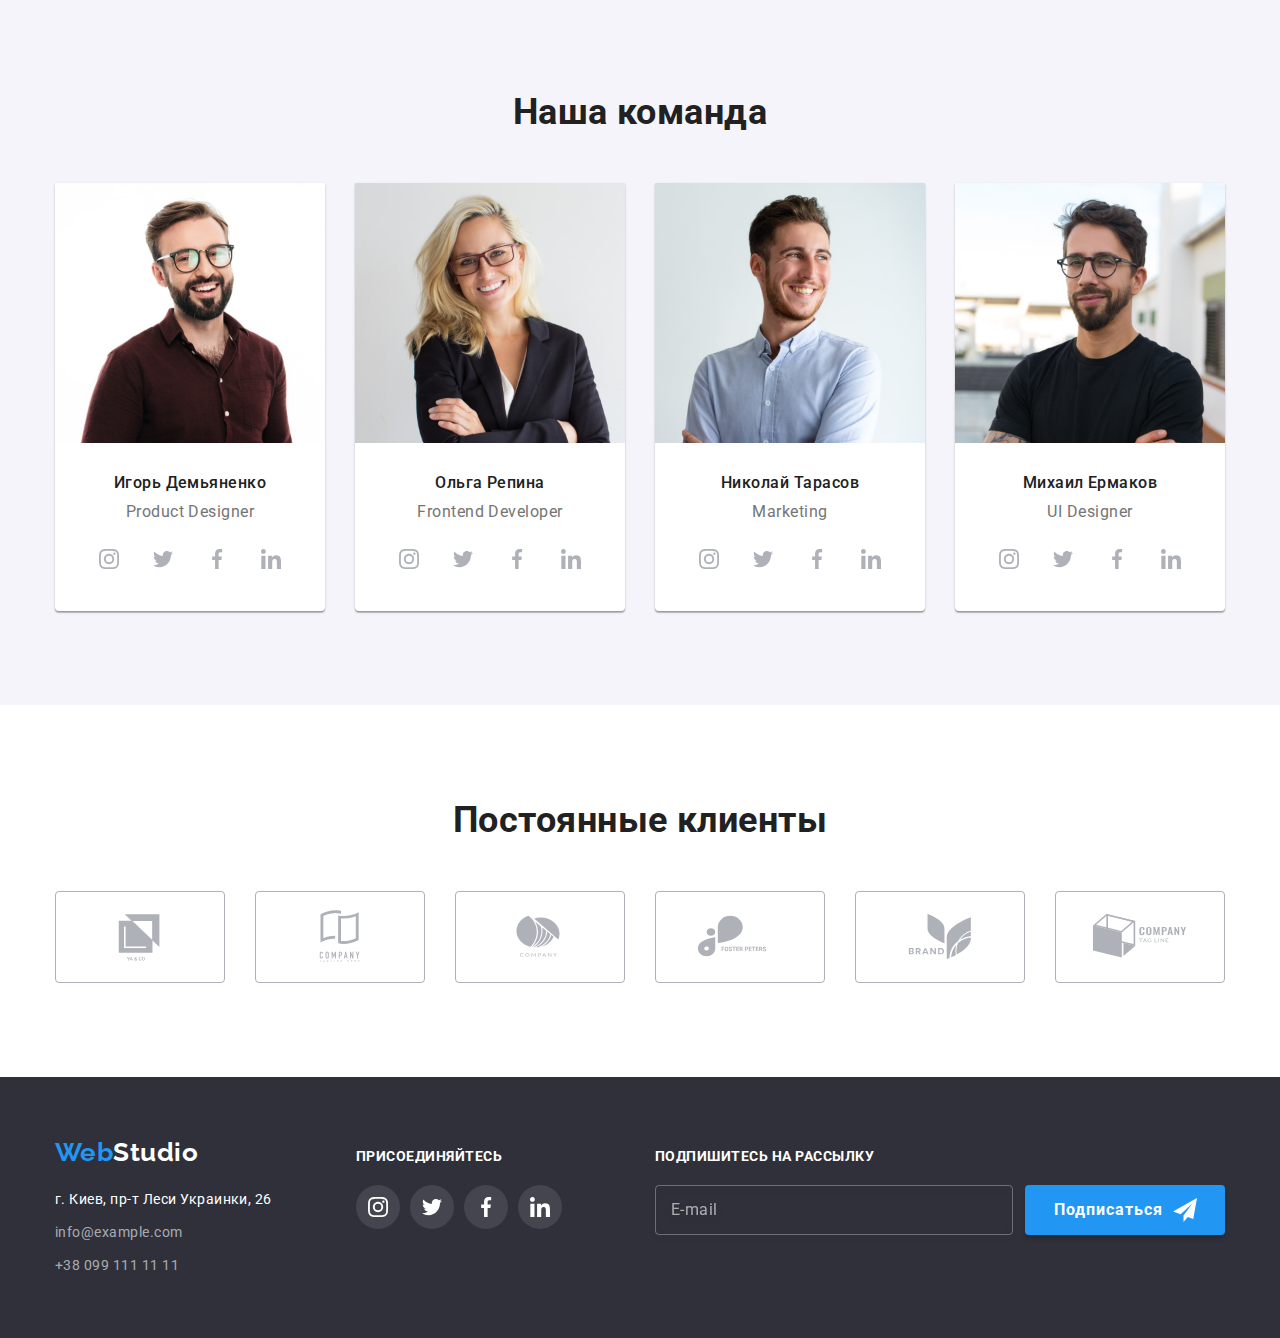
==== commit 67608b0c: "Додає рефакторинг CSS-коду проекту, використовуючи препроцесор SASS" ====
--- a/index.html
+++ b/index.html
@@ -13,7 +13,7 @@
     />
     <link rel="stylesheet" href="https://cdnjs.cloudflare.com/ajax/libs/modern-normalize/1.1.0/modern-normalize.min.css">
     
-    <link rel="stylesheet" href="./css/styles.css" />
+    <link rel="stylesheet" href="./css/main.min.css" />
   </head>
   
   <body>
@@ -25,14 +25,14 @@
           ><span class="logo__accent">Web</span
           ><span class="logo__name">Studio</span></a>
 
-        <ul class="site-nav list">
+        <ul class="site-nav">
           <li class="site-nav__item"><a class="site-nav__link site-nav__link--current" href="./index.html">Студия</a></li>
           <li class="site-nav__item"><a class="site-nav__link" href="./portfolio.html">Портфолио</a></li>
           <li class="site-nav__item"><a class="site-nav__link" href="">Контакты</a></li>
         </ul>
       </nav>
 
-      <ul class="contacts list">
+      <ul class="contacts">
         <li class="contacts__item">
           <a class="contacts__link"
           href="mailto:info@devstudio.com"><svg class="contacts__icon" width="16" height="12">
@@ -61,7 +61,7 @@
       <!--Наши особенности-->
       <section class="features section">
         <div class="features__container container">
-        <ul class="features__list list">
+        <ul class="features__list">
           <li class="features__item">
             <div class="features__wrapper">
             <svg width="70" height="70">
@@ -118,10 +118,10 @@
         </div>
       </section>
       <!--Наша сфера деятельности-->
-      <section class="works section">
+      <section class="section section--works">
       <div class="works__container container">
-        <h2 class="works__subtitle">Чем мы занимаемся</h2>
-        <ul class="works__list list">
+        <h2 class="works__title">Чем мы занимаемся</h2>
+        <ul class="works__list">
           <li class="works__item">
             <img class="works__images"
               src="./images/computer.jpg"
@@ -130,7 +130,7 @@
               height="294"
             />
             <div class="works__description">
-            <p class="works__text">Десктопные приложения</p>
+            <p class="works__subtitle">Десктопные приложения</p>
             </div>
           </li>
           <li class="works__item">
@@ -141,7 +141,7 @@
               height="294"
             />
             <div class="works__description">
-            <p class="works__text">Мобильные приложения</p>
+            <p class="works__subtitle">Мобильные приложения</p>
             </div>
           </li>
           <li class="works__item">
@@ -152,7 +152,7 @@
               height="294"
             />
             <div class="works__description">
-            <p class="works__text">Дизайнерские решения</p>
+            <p class="works__subtitle">Дизайнерские решения</p>
             </div>
           </li>
         </ul>
@@ -161,8 +161,8 @@
       <!--Наша команда-->
       <section class="team section">
         <div class="team__container container">
-        <h2 class="team__subtitle">Наша команда</h2>
-        <ul class="team__members list">
+        <h2 class="team__title">Наша команда</h2>
+        <ul class="team__members">
           <li class="team__item">
             <img class="team__photo"
               src="./images/ihor.jpg"
@@ -174,7 +174,7 @@
             <h3 class="team__name">Игорь Демьяненко</h3>
             <p class="team__text">Product Designer</p>
             
-            <ul class="team__socials list">
+            <ul class="team__socials">
               <li class="team__socials-item"><a class="team__socials-link" href=""><svg class="team__socials-icon" width="20" height="20">
               <use href="./images/icons.svg#instagram"></use>
             </svg></a></li>
@@ -279,8 +279,8 @@
       </section>
       <section class="clients section">
         <div class="clients__container container">
-        <h2 class="clients__subtitle">Постоянные клиенты</h2>
-        <ul class="clients__list list">
+        <h2 class="clients__title">Постоянные клиенты</h2>
+        <ul class="clients__list">
           <li class="clients__item"><a class="clients__link" href=""><svg class="clients__logo" width="106" height="60">
               <use href="./images/icons.svg#company-1"></use>
             </svg></a></li>
@@ -308,13 +308,13 @@
     <footer class="footer">
       <div class="footer__container container">
       <div>
-      <a class="logo logo--more" href="./index.html"
+      <a class="logo logo--footer" href="./index.html"
         ><span class="logo__accent">Web</span
-        ><span class="logo__label">Studio</span></a>
+        ><span class="logo__name logo__name--footer">Studio</span></a>
 
       <address class="footer-contacts">
         <p class="footer-contacts__address">г. Киев, пр-т Леси Украинки, 26</p>
-        <ul class="footer-contacts__list list">
+        <ul class="footer-contacts__list">
           <li class="footer-contacts__item">
             <a class="footer-contacts__link" href="mailto:info@example.com"
               >info@example.com</a>
@@ -328,8 +328,8 @@
     </div>
     <!-- Соцсети в футере -->
     <div class="footer-socials">
-      <h3 class="footer-socials__subtitle more">Присоединяйтесь</h3>
-      <ul class="footer-socials__list list">
+      <h3 class="footer-socials__subtitle">Присоединяйтесь</h3>
+      <ul class="footer-socials__list">
         <li class="footer-socials__item"><a class="footer-socials__link" href=""><svg class="footer-socials__icon" width="20" height="20">
               <use href="./images/icons.svg#instagram"></use>
             </svg></a></li>
@@ -344,6 +344,8 @@
             </svg></a></li>
       </ul>
       </div>
+
+      <!-- Форма подписки на рассылку -->
       <div class="form-footer">
         <h3 class="form-footer__subtitle more">Подпишитесь на рассылку</h3>
         <form class="form-footer__subscribe">
@@ -359,11 +361,10 @@
 <!-- Модальное окно -->
     <div class="backdrop is-hidden" data-modal>
       <div class="modal">
-        <button data-modal-close type="button" class="modal__button"><svg class="icon-close" width="18" height="18"> 
+        <button data-modal-close type="button" class="modal__button"><svg width="18" height="18"> 
           <use href="./images/icons.svg#close"></use>
         </svg>
       </button>
-
       <h2 class="modal__title">Оставьте свои данные, мы вам перезвоним</h2>
       <form class="form">
         <p class="form__field">
--- a/css/main.min.css
+++ b/css/main.min.css
@@ -0,0 +1,2 @@
+.site-nav,.contacts,.features__list,.works__list,.team__members,.team__socials,.clients__list,.footer-contacts__list,.footer-socials__list,.filter,.portfolio{padding:0;margin:0;list-style:none}.logo,.portfolio__link{text-decoration:none}.site-nav__link,.site-nav__link--current,.contacts__link{color:#212121;font-weight:500;font-size:14px;line-height:1.14;letter-spacing:0.02em;text-decoration:none}.hero__button,.form-footer__button,.form__button{display:inline-block;min-width:200px;border:0;padding:10px 32px;-webkit-box-shadow:0px 4px 4px rgba(0,0,0,0.15);box-shadow:0px 4px 4px rgba(0,0,0,0.15);border-radius:4px;color:#fff;font-family:Roboto,sans-serif;font-weight:700;font-size:16px;line-height:1.88;letter-spacing:0.06em;background-color:#2196f3;cursor:pointer;-webkit-transition:background-color 250ms cubic-bezier(0.4, 0, 0.2, 1);transition:background-color 250ms cubic-bezier(0.4, 0, 0.2, 1)}.form__input,.form__comment{padding:10px 11px 10px 41px;border:1px solid rgba(33,33,33,0.2);border-radius:4px;outline:none;-webkit-transition:border-color 250ms cubic-bezier(0.4, 0, 0.2, 1);transition:border-color 250ms cubic-bezier(0.4, 0, 0.2, 1)}.features__subtitle,.works__subtitle,.footer-socials__subtitle,.form-footer__subtitle{margin-bottom:10px;color:#212121;font-weight:700;font-size:14px;line-height:1.14;text-transform:uppercase}.works__title,.team__title,.clients__title{margin-bottom:50px;color:#212121;font-weight:700;font-size:36px;line-height:1.17;text-align:center}.form-footer__button,.form__button,.form__label-checkbox,.features__wrapper,.team__socials,.team__socials-link,.clients__link,.footer-socials__list,.footer-socials__link,.form-footer__subscribe{display:-webkit-box;display:-ms-flexbox;display:flex;-webkit-box-align:center;-ms-flex-align:center;align-items:center;-webkit-box-pack:center;-ms-flex-pack:center;justify-content:center}.form-footer__input,.form-footer__input::-webkit-input-placeholder{font-size:16px;line-height:1.25;color:rgba(255,255,255,0.6);letter-spacing:0.03em}.form-footer__input,.form-footer__input:-ms-input-placeholder{font-size:16px;line-height:1.25;color:rgba(255,255,255,0.6);letter-spacing:0.03em}.form-footer__input,.form-footer__input::-ms-input-placeholder{font-size:16px;line-height:1.25;color:rgba(255,255,255,0.6);letter-spacing:0.03em}.form-footer__input,.form-footer__input::placeholder{font-size:16px;line-height:1.25;color:rgba(255,255,255,0.6);letter-spacing:0.03em}body{background-color:#fff;color:#757575;font-family:Roboto,sans-serif;letter-spacing:0.03em}h1,h2,h3,h4,h5,h6,p,ul{margin-top:0}.container{width:1200px;padding-left:15px;padding-right:15px;margin-left:auto;margin-right:auto}.section{padding-top:94px;padding-bottom:94px}.page-header{border-bottom:1px solid #ececec}.header-nav{display:-webkit-box;display:-ms-flexbox;display:flex;-webkit-box-align:center;-ms-flex-align:center;align-items:center}.logo__accent,.logo__name{color:#2196f3;font-family:Raleway,sans-serif;font-weight:700;font-size:26px;line-height:1.19;-webkit-transition:color 250ms cubic-bezier(0.4, 0, 0.2, 1);transition:color 250ms cubic-bezier(0.4, 0, 0.2, 1)}.logo__accent:hover,.logo__accent:focus{color:#000}.logo__name{color:#000}.logo__name:hover,.logo__name:focus{color:#2196f3}.logo--footer{display:inline-block;margin-bottom:20px}.logo__name--footer{color:#fff}.site-nav{display:-webkit-box;display:-ms-flexbox;display:flex;margin-left:93px}.site-nav__item:not(:last-child){margin-right:50px}.site-nav__link,.site-nav__link--current{display:block;padding-top:32px;padding-bottom:32px;-webkit-transition:color 250ms cubic-bezier(0.4, 0, 0.2, 1);transition:color 250ms cubic-bezier(0.4, 0, 0.2, 1)}.site-nav__link:hover,.site-nav__link:focus{color:#2196f3}.site-nav__link--current{position:relative;color:#2196f3}.site-nav__link--current:hover,.site-nav__link--current:focus{color:#212121}.site-nav__link--current::after{content:'';position:absolute;left:0;bottom:0;width:100%;height:4px;background-color:#2196f3;border-radius:2px}.contacts{display:-webkit-box;display:-ms-flexbox;display:flex;margin-left:auto}.contacts__item:not(:last-child){margin-right:50px}.contacts__link{display:-webkit-box;display:-ms-flexbox;display:flex;-webkit-box-align:center;-ms-flex-align:center;align-items:center;padding-top:32px;padding-bottom:32px;color:#757575;-webkit-transition:color 250ms cubic-bezier(0.4, 0, 0.2, 1);transition:color 250ms cubic-bezier(0.4, 0, 0.2, 1)}.contacts__link:hover,.contacts__link:focus{color:#2196f3;fill:#2196f3}.contacts__icon{margin-right:10px;fill:currentColor}.hero{max-width:1600px;height:600px;margin-left:auto;margin-right:auto;background-image:-webkit-gradient(linear, left top, right top, from(rgba(47,48,58,0.4)), to(rgba(47,48,58,0.4))),url("../images/hero.jpg");background-image:linear-gradient(to right, rgba(47,48,58,0.4), rgba(47,48,58,0.4)),url("../images/hero.jpg");background-repeat:no-repeat;background-position:center;background-size:cover;padding-top:200px;padding-bottom:200px;text-align:center;background-color:#c4c4c4}.hero__title{margin-bottom:30px;color:#fff;font-weight:900;font-size:44px;line-height:1.36;text-align:center;letter-spacing:0.06em;text-transform:uppercase}.hero__button:hover,.hero__button:focus{background-color:#188ce8}.form-footer__button:hover,.form-footer__button:focus{background-color:#188ce8}.form-footer__icon{margin-left:10px}.form__button:hover,.form__button:focus{background-color:#188ce8}.form-footer__button{padding:10px 28px 10px 29px}.form__button{padding:10px 55px 10px 56px;margin-right:auto;margin-left:auto}.modal__button{position:absolute;top:8px;right:8px;display:-webkit-box;display:-ms-flexbox;display:flex;background-color:#fff;padding:5px;border:1px solid rgba(0,0,0,0.1);border-radius:50%;cursor:pointer;fill:#000;-webkit-transition:fill 250ms cubic-bezier(0.4, 0, 0.2, 1);transition:fill 250ms cubic-bezier(0.4, 0, 0.2, 1)}.modal__button:hover,.modal__button:focus{fill:#2196f3}.backdrop{position:fixed;top:0;left:0;width:100%;height:100%;background-color:rgba(0,0,0,0.2);opacity:1;-webkit-transition:opacity 250ms cubic-bezier(0.4, 0, 0.2, 1);transition:opacity 250ms cubic-bezier(0.4, 0, 0.2, 1)}.backdrop.is-hidden{opacity:0;pointer-events:none;visibility:hidden;-webkit-transition:opacity 250ms cubic-bezier(0.4, 0, 0.2, 1);transition:opacity 250ms cubic-bezier(0.4, 0, 0.2, 1)}.backdrop.is-hidden .modal{-webkit-transform:translate(-50%, -50%) scale(0.5);transform:translate(-50%, -50%) scale(0.5)}.modal{position:absolute;top:50%;left:50%;padding:40px;min-width:528px;min-height:581px;background-color:#fff;-webkit-box-shadow:0px 1px 3px rgba(0,0,0,0.12),0px 1px 1px rgba(0,0,0,0.14),0px 2px 1px rgba(0,0,0,0.2);box-shadow:0px 1px 3px rgba(0,0,0,0.12),0px 1px 1px rgba(0,0,0,0.14),0px 2px 1px rgba(0,0,0,0.2);border-radius:4px;visibility:visible;-webkit-transform:translate(-50%, -50%) scale(1);transform:translate(-50%, -50%) scale(1);-webkit-transition:-webkit-transform 250ms cubic-bezier(0.4, 0, 0.2, 1);transition:-webkit-transform 250ms cubic-bezier(0.4, 0, 0.2, 1);transition:transform 250ms cubic-bezier(0.4, 0, 0.2, 1);transition:transform 250ms cubic-bezier(0.4, 0, 0.2, 1), -webkit-transform 250ms cubic-bezier(0.4, 0, 0.2, 1)}.modal__title{margin-bottom:12px;font-weight:700;font-size:20px;line-height:1.15;text-align:center;color:#212121}.form{width:448px;margin-left:auto;margin-right:auto}.form__input:focus{border-color:#2196f3}.form__input:focus ~ .form__icon{fill:#2196f3}.form__comment{resize:none;padding:12px 16px}.form__comment::-webkit-input-placeholder{font-size:12px;line-height:1.17;letter-spacing:0.01em;color:rgba(117,117,117,0.5)}.form__comment:-ms-input-placeholder{font-size:12px;line-height:1.17;letter-spacing:0.01em;color:rgba(117,117,117,0.5)}.form__comment::-ms-input-placeholder{font-size:12px;line-height:1.17;letter-spacing:0.01em;color:rgba(117,117,117,0.5)}.form__comment::placeholder{font-size:12px;line-height:1.17;letter-spacing:0.01em;color:rgba(117,117,117,0.5)}.form__comment:focus{border-color:#2196f3}.form__field{position:relative;display:-webkit-box;display:-ms-flexbox;display:flex;-webkit-box-orient:vertical;-webkit-box-direction:normal;-ms-flex-direction:column;flex-direction:column;margin-bottom:10px}.form__field:nth-child(4){margin-bottom:20px}.form__icon{position:absolute;top:50%;left:12px;fill:#212121;-webkit-transition:fill 250ms cubic-bezier(0.4, 0, 0.2, 1);transition:fill 250ms cubic-bezier(0.4, 0, 0.2, 1)}.form__label{margin-bottom:4px;font-size:12px;line-height:1.17;letter-spacing:0.01em}.form__link-contract{color:#2196f3;margin-left:4px}.checkbox{width:1px;height:1px;margin:-1px;border:0;padding:0;clip:rect(0 0 0 0);overflow:hidden}.form__checkbox-bgc{display:inline-block;width:16px;height:15px;margin-right:7px;border:2px solid #212121;border-radius:2px;-webkit-transition:background-color 250ms cubic-bezier(0.4, 0, 0.2, 1);transition:background-color 250ms cubic-bezier(0.4, 0, 0.2, 1)}.form__checkbox{margin-bottom:30px;font-size:14px;line-height:1.71}.form__label-checkbox{position:relative;cursor:pointer}.form__icon-checkbox{position:absolute;top:4px;left:10px;visibility:hidden}.checkbox:checked+.form__checkbox-bgc{border-color:#2196f3;background-color:#2196f3;border-radius:2px}.checkbox:checked ~ .form__icon-checkbox{visibility:visible}.features__list{display:-webkit-box;display:-ms-flexbox;display:flex}.features__item{min-width:270px}.features__item:not(:last-child){margin-right:30px}.features__wrapper{width:270px;height:120px;background-color:#f5f4fa;margin-bottom:30px}.features__text{margin-top:0;margin-bottom:0;font-size:14px;line-height:1.71}.section--works{padding-top:0;padding-bottom:94px}.works__list{display:-webkit-box;display:-ms-flexbox;display:flex}.works__item{position:relative}.works__item:not(:last-child){margin-right:30px}.works__images{display:block;width:100%}.works__description{display:inline-block;content:'';position:absolute;bottom:0;left:0;width:100%;min-height:70px;background-color:rgba(47,48,58,0.8)}.works__subtitle{position:absolute;bottom:27px;left:0;right:0;margin-bottom:0;color:#fff;text-align:center}.team{background-color:#f5f4fa}.team__members{display:-webkit-box;display:-ms-flexbox;display:flex}.team__item{-webkit-box-shadow:0px 1px 3px rgba(0,0,0,0.12),0px 1px 1px rgba(0,0,0,0.14),0px 2px 1px rgba(0,0,0,0.2);box-shadow:0px 1px 3px rgba(0,0,0,0.12),0px 1px 1px rgba(0,0,0,0.14),0px 2px 1px rgba(0,0,0,0.2);border-radius:0px 0px 4px 4px;background-color:#fff}.team__item:not(:last-child){margin-right:30px}.team__photo{display:block;width:100%}.team__name{margin-bottom:10px;color:#212121;font-weight:500;font-size:16px;line-height:1.19;text-align:center}.team__text{font-size:16px;line-height:1.19;text-align:center}.team__desc{padding-top:30px;padding-bottom:30px}.team__socials-item:not(:last-child){margin-right:10px}.team__socials-link{width:44px;height:44px;border-radius:50%;background-color:#fff;color:#afb1b8;-webkit-transition:color 250ms cubic-bezier(0.4, 0, 0.2, 1),background-color 250ms cubic-bezier(0.4, 0, 0.2, 1);transition:color 250ms cubic-bezier(0.4, 0, 0.2, 1),background-color 250ms cubic-bezier(0.4, 0, 0.2, 1)}.team__socials-link:hover,.team__socials-link:focus{color:#fff;background-color:#2196f3}.team__socials-icon{fill:currentColor}.clients__list{display:-webkit-box;display:-ms-flexbox;display:flex}.clients__item:not(:last-child){margin-right:30px}.clients__link{width:170px;height:92px;border:1px solid #afb1b8;border-radius:4px;color:#afb1b8;-webkit-transition:color 250ms cubic-bezier(0.4, 0, 0.2, 1),border 250ms cubic-bezier(0.4, 0, 0.2, 1);transition:color 250ms cubic-bezier(0.4, 0, 0.2, 1),border 250ms cubic-bezier(0.4, 0, 0.2, 1)}.clients__link:hover,.clients__link:focus{color:#2196f3;border:1px solid #2196f3}.clients__logo{fill:currentColor}.footer{padding-top:60px;padding-bottom:60px;background-color:#2f303a}.footer__container{display:-webkit-box;display:-ms-flexbox;display:flex;-webkit-box-align:baseline;-ms-flex-align:baseline;align-items:baseline}.footer-contacts{margin-right:70px;min-width:231px;color:#fff;font-style:normal;font-size:14px;line-height:1.71}.footer-contacts__address{margin-bottom:9px}.footer-contacts__item:not(:last-child){margin-bottom:9px}.footer-contacts__link{color:rgba(255,255,255,0.6);font-style:normal;font-size:14px;line-height:1.71;text-decoration:none;-webkit-transition:color 250ms cubic-bezier(0.4, 0, 0.2, 1);transition:color 250ms cubic-bezier(0.4, 0, 0.2, 1)}.footer-contacts__link:hover,.footer-contacts__link:focus{color:#2196f3}.footer-socials__item{margin-right:93px}.footer-socials__item:not(:last-child){margin-right:10px}.footer-socials__link{width:44px;height:44px;border-radius:50%;background-color:rgba(255,255,255,0.1);color:#fff;-webkit-transition:background-color 250ms cubic-bezier(0.4, 0, 0.2, 1);transition:background-color 250ms cubic-bezier(0.4, 0, 0.2, 1)}.footer-socials__link:hover,.footer-socials__link:focus{background-color:#2196f3}.footer-socials__subtitle{color:#fff;margin-bottom:20px}.footer-socials__icon{fill:currentColor}.form-footer__subtitle{color:#fff;margin-bottom:20px}.form-footer__input{width:358px;padding:14px 15px;margin-right:12px;border:1px solid rgba(255,255,255,0.3);-webkit-filter:drop-shadow(0px 4px 4px rgba(0,0,0,0.15));filter:drop-shadow(0px 4px 4px rgba(0,0,0,0.15));border-radius:4px;background-color:transparent;outline:transparent;-webkit-transition:border-color 250ms cubic-bezier(0.4, 0, 0.2, 1);transition:border-color 250ms cubic-bezier(0.4, 0, 0.2, 1)}.form-footer__input:focus{border-color:#2196f3}.filter{display:-webkit-box;display:-ms-flexbox;display:flex;-webkit-box-pack:center;-ms-flex-pack:center;justify-content:center;margin-bottom:50px}.filter__item:not(:last-child){margin-right:8px}.filter__button{display:inline-block;padding:6px 22px;min-width:73px;border:0;border-radius:4px;color:#212121;background-color:#f5f4fa;font-family:inherit;font-weight:500;font-size:16px;line-height:1.62;letter-spacing:0.03em;cursor:pointer;-webkit-transition:background-color 250ms cubic-bezier(0.4, 0, 0.2, 1),color 250ms cubic-bezier(0.4, 0, 0.2, 1),-webkit-box-shadow 250ms cubic-bezier(0.4, 0, 0.2, 1);transition:background-color 250ms cubic-bezier(0.4, 0, 0.2, 1),color 250ms cubic-bezier(0.4, 0, 0.2, 1),-webkit-box-shadow 250ms cubic-bezier(0.4, 0, 0.2, 1);transition:background-color 250ms cubic-bezier(0.4, 0, 0.2, 1),color 250ms cubic-bezier(0.4, 0, 0.2, 1),box-shadow 250ms cubic-bezier(0.4, 0, 0.2, 1);transition:background-color 250ms cubic-bezier(0.4, 0, 0.2, 1),color 250ms cubic-bezier(0.4, 0, 0.2, 1),box-shadow 250ms cubic-bezier(0.4, 0, 0.2, 1),-webkit-box-shadow 250ms cubic-bezier(0.4, 0, 0.2, 1)}.filter__button:hover,.filter__button:focus{color:#fff;background-color:#188ce8;-webkit-box-shadow:0px 3px 1px rgba(0,0,0,0.1),0px 1px 2px rgba(0,0,0,0.08),0px 2px 2px rgba(0,0,0,0.12);box-shadow:0px 3px 1px rgba(0,0,0,0.1),0px 1px 2px rgba(0,0,0,0.08),0px 2px 2px rgba(0,0,0,0.12)}.portfolio{display:-webkit-box;display:-ms-flexbox;display:flex;-ms-flex-wrap:wrap;flex-wrap:wrap}.portfolio__item{width:370px;margin-right:30px}.portfolio__item:nth-child(3n){margin-right:0}.portfolio__link{display:block;-webkit-transition:-webkit-box-shadow 250ms cubic-bezier(0.4, 0, 0.2, 1);transition:-webkit-box-shadow 250ms cubic-bezier(0.4, 0, 0.2, 1);transition:box-shadow 250ms cubic-bezier(0.4, 0, 0.2, 1);transition:box-shadow 250ms cubic-bezier(0.4, 0, 0.2, 1), -webkit-box-shadow 250ms cubic-bezier(0.4, 0, 0.2, 1)}.portfolio__link:hover,.portfolio__link:focus{-webkit-box-shadow:0px 1px 1px rgba(0,0,0,0.12),0px 4px 4px rgba(0,0,0,0.06),1px 4px 6px rgba(0,0,0,0.16);box-shadow:0px 1px 1px rgba(0,0,0,0.12),0px 4px 4px rgba(0,0,0,0.06),1px 4px 6px rgba(0,0,0,0.16)}.portfolio__link:hover .portfolio__description,.portfolio__link:focus .portfolio__description{-webkit-transform:translateY(0);transform:translateY(0)}.portfolio__picture{display:block;width:100%}.portfolio__subtitle{margin-bottom:4px;color:#212121;font-weight:700;font-size:18px;line-height:2;letter-spacing:0.06em}.portfolio__type{margin-bottom:0;color:#757575;font-size:16px;line-height:1.87}.portfolio__item{margin-bottom:30px}.portfolio__item:nth-last-child(-n+3){margin-bottom:0}.portfolio__part{padding:20px 24px;border-left:1px solid #eee;border-right:1px solid #eee;border-bottom:1px solid #eee}.portfolio__thumb{position:relative;overflow:hidden}.portfolio__description{display:inline-block;content:'';position:absolute;top:0;left:0;width:100%;height:100%;background-color:rgba(33,150,243,0.9);-webkit-transform:translateY(100%);transform:translateY(100%);-webkit-transition:background-color 250ms cubic-bezier(0.4, 0, 0.2, 1),-webkit-transform 250ms cubic-bezier(0.4, 0, 0.2, 1);transition:background-color 250ms cubic-bezier(0.4, 0, 0.2, 1),-webkit-transform 250ms cubic-bezier(0.4, 0, 0.2, 1);transition:background-color 250ms cubic-bezier(0.4, 0, 0.2, 1),transform 250ms cubic-bezier(0.4, 0, 0.2, 1);transition:background-color 250ms cubic-bezier(0.4, 0, 0.2, 1),transform 250ms cubic-bezier(0.4, 0, 0.2, 1),-webkit-transform 250ms cubic-bezier(0.4, 0, 0.2, 1)}.portfolio__text{position:absolute;top:63px;left:24px;margin-bottom:0;font-size:18px;line-height:1.56;color:#fff;-webkit-transition:color 250ms cubic-bezier(0.4, 0, 0.2, 1);transition:color 250ms cubic-bezier(0.4, 0, 0.2, 1)}
+/*# sourceMappingURL=main.min.css.map */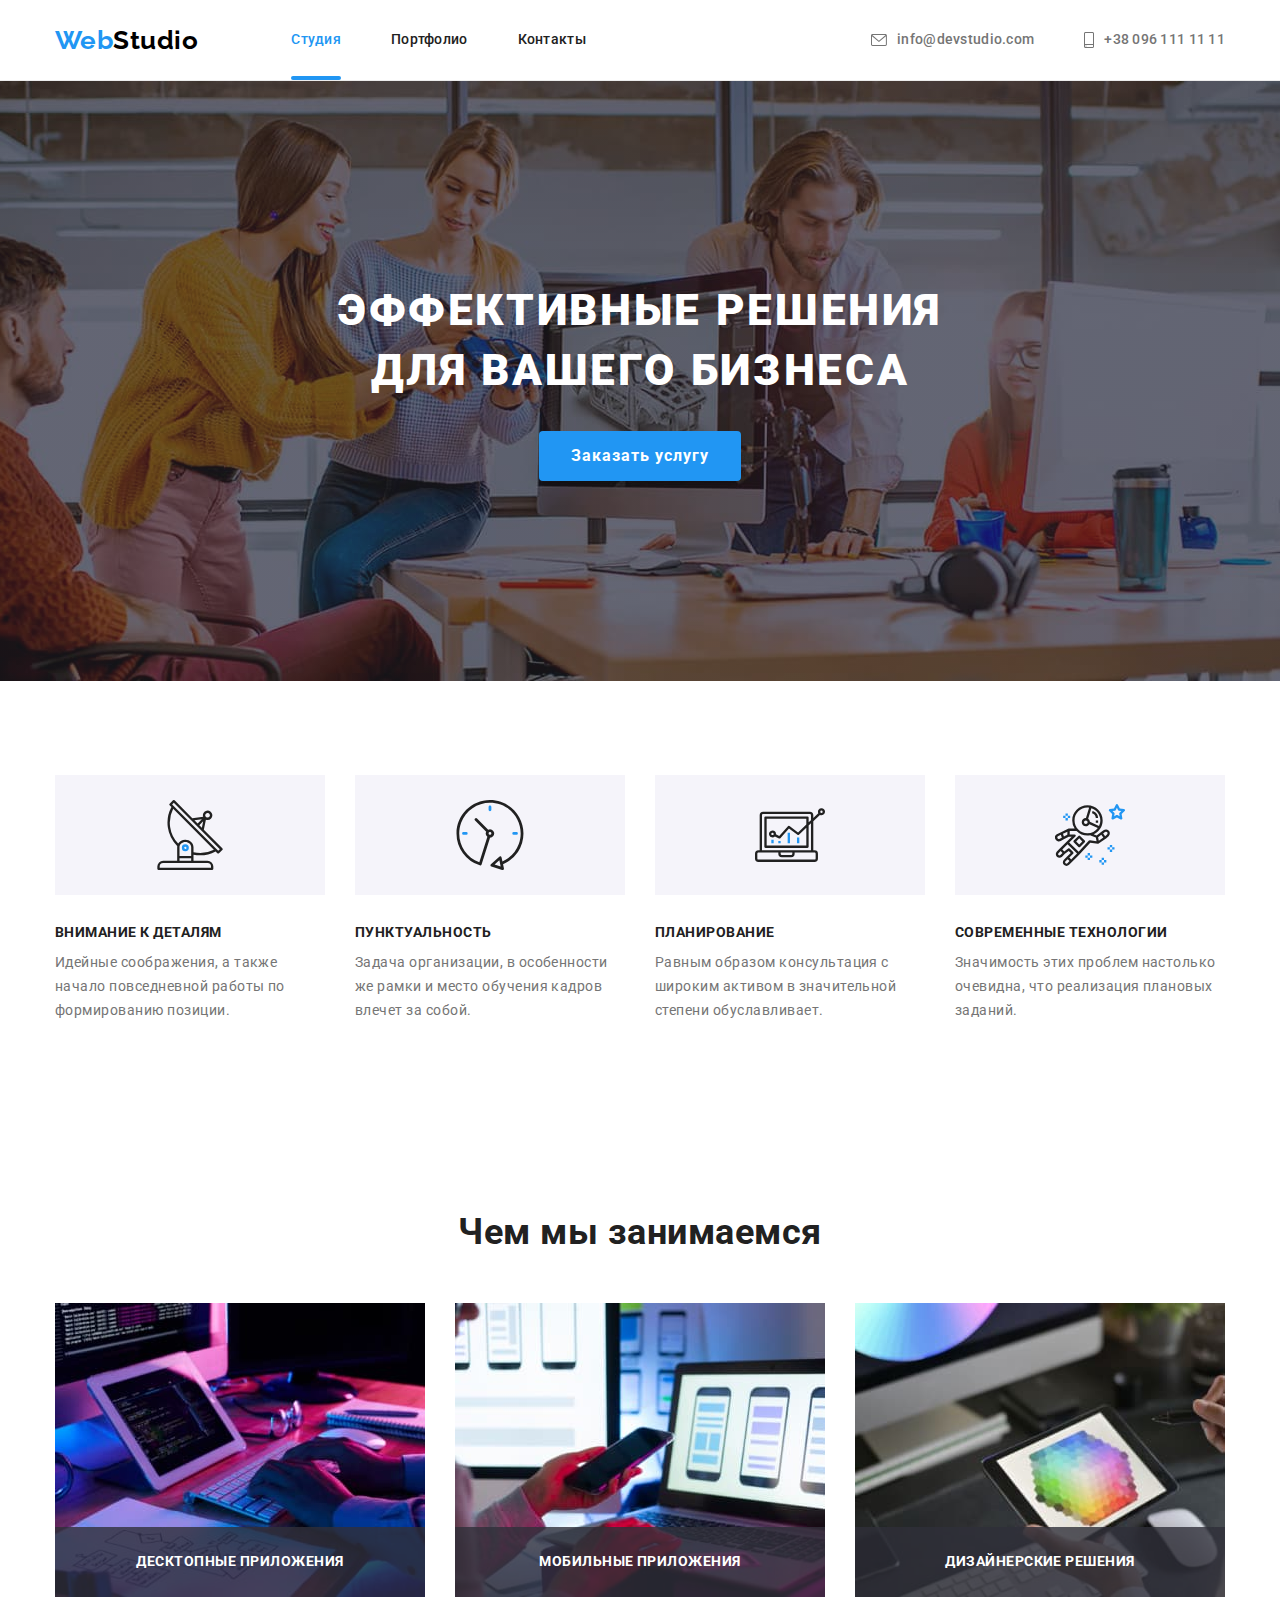
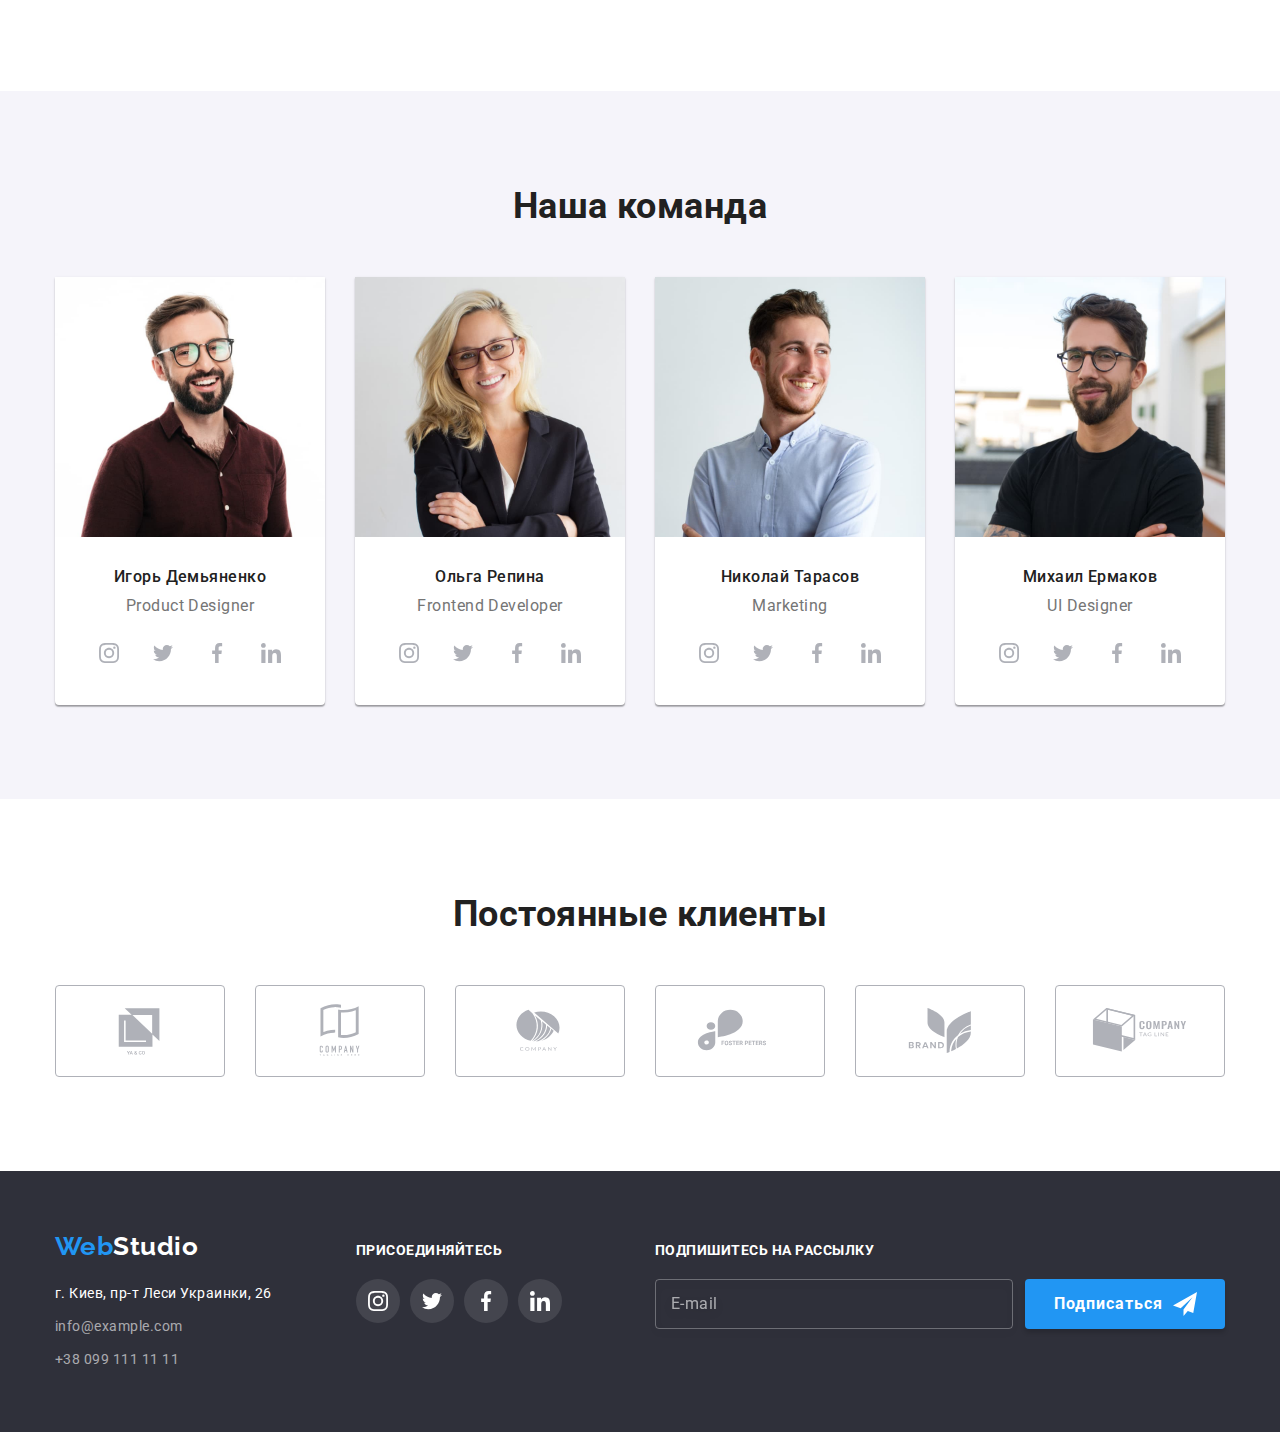
==== commit fba6ffbf: "Додає зміни в класи" ====
--- a/index.html
+++ b/index.html
@@ -118,7 +118,7 @@
         </div>
       </section>
       <!--Наша сфера деятельности-->
-      <section class="section section--works">
+      <section class="works section">
       <div class="works__container container">
         <h2 class="works__title">Чем мы занимаемся</h2>
         <ul class="works__list">
@@ -347,7 +347,7 @@
 
       <!-- Форма подписки на рассылку -->
       <div class="form-footer">
-        <h3 class="form-footer__subtitle more">Подпишитесь на рассылку</h3>
+        <h3 class="form-footer__subtitle">Подпишитесь на рассылку</h3>
         <form class="form-footer__subscribe">
           <input class="form-footer__input" type="email" name="email" id="mail" placeholder="E-mail">
           <button class="form-footer__button" type="submit">Подписаться<svg class="form-footer__icon" width="24" height="24">
@@ -392,10 +392,9 @@
           <label for="comment" class="form__label">Комментарий</label>
           <textarea class="form__comment" name="comment" id="comment" rows="5" placeholder="Введите текст"></textarea>
         </p>
-
         <p class="form__checkbox">
           <label class="form__label-checkbox">
-          <input class="checkbox" type="checkbox" name="check" id="check">
+          <input class="form__input-checkbox" type="checkbox" name="check" id="check">
           <span class="form__checkbox-bgc"></span>
           <span>Соглашаюсь с рассылкой и принимаю</span>
           <a class="form__link-contract" href="">Условия договора</a>
